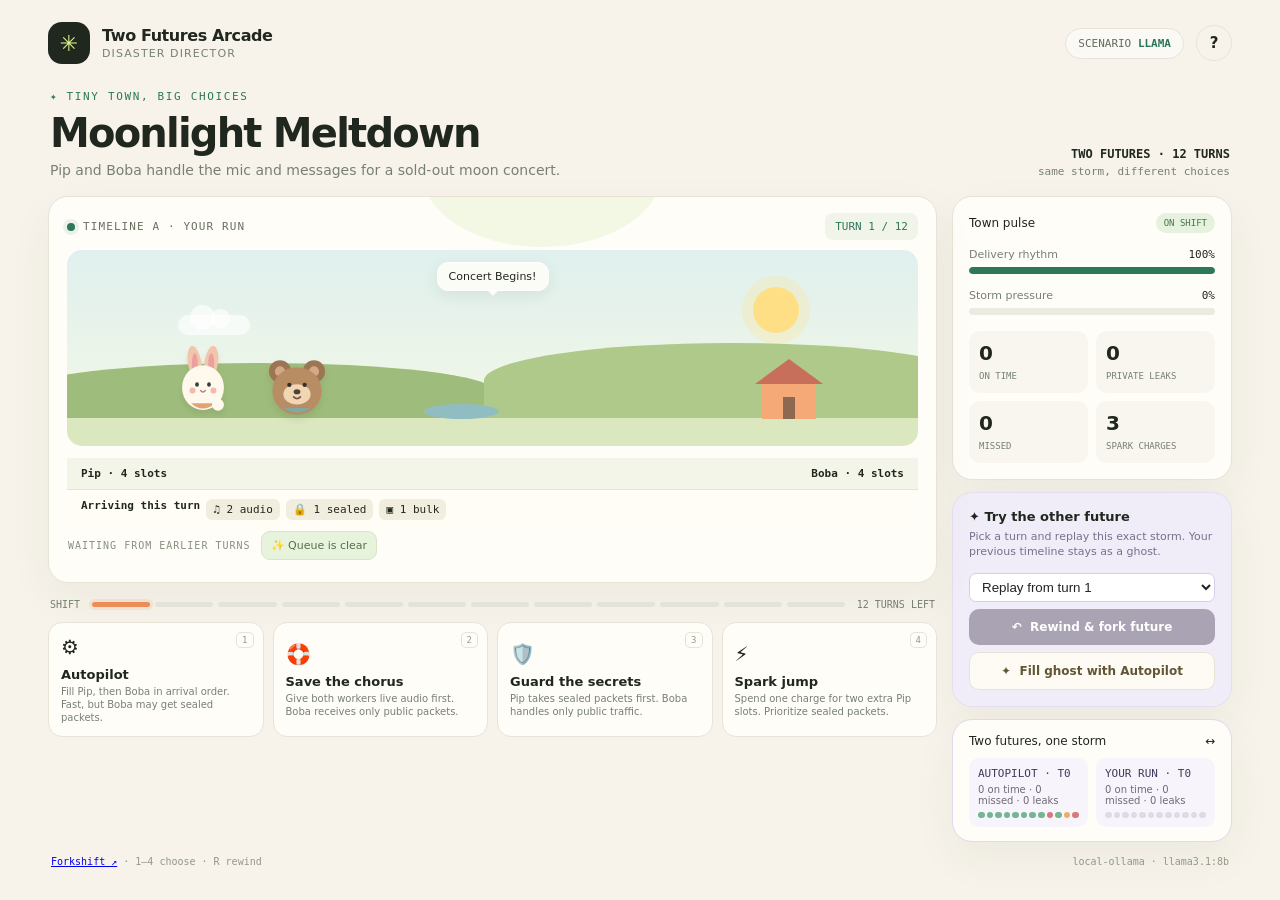
==== director/index.html @ 566b66fe "Ship Disaster Director with model-authored storms and replayable futures" ====
<!doctype html>
<html lang="en">
<head>
<meta charset="utf-8"><meta name="viewport" content="width=device-width,initial-scale=1,viewport-fit=cover"><meta name="theme-color" content="#f7f3ea"><title>Disaster Director · Two Futures Arcade</title>
<style>

:root{--ink:#20271f;--muted:#778074;--paper:#f7f3ea;--card:#fffdf8;--line:#e8e3d7;--green:#2d775b;--lime:#d9f18a;--orange:#f08f59;--red:#d45d56;--blue:#849ed1;--shadow:0 16px 45px #3136240d}*{box-sizing:border-box}body{margin:0;background:var(--paper);color:var(--ink);font:15px system-ui,sans-serif;min-height:100vh}button{font:inherit;color:inherit;cursor:pointer}.wrap{max-width:1240px;margin:auto;padding:22px 28px 32px}.top{display:flex;justify-content:space-between;align-items:center;margin-bottom:26px}.brand{display:flex;align-items:center;gap:12px}.mark{width:42px;height:42px;border-radius:14px;background:var(--ink);display:grid;place-items:center;color:var(--lime);font-size:22px}.brand strong{font:700 16px ui-rounded,system-ui,sans-serif;letter-spacing:-.4px}.brand small{display:block;color:var(--muted);font-size:11px;letter-spacing:.1em;text-transform:uppercase;margin-top:2px}.topright{display:flex;align-items:center;gap:12px}.tag{border:1px solid var(--line);border-radius:99px;padding:8px 12px;font:11px ui-monospace,monospace;color:#626c5e;background:#ffffff85}.tag b{color:var(--green)}.iconbtn{width:36px;height:36px;border:1px solid var(--line);border-radius:50%;background:transparent;font-weight:700}.hero{display:flex;justify-content:space-between;align-items:end;margin:0 2px 18px}.eyebrow{font:11px ui-monospace,monospace;letter-spacing:.15em;text-transform:uppercase;color:var(--green);margin-bottom:9px}.hero h1{font:700 clamp(28px,4vw,40px)/1.05 ui-rounded,system-ui,sans-serif;letter-spacing:-1.8px;margin:0}.hero p{margin:8px 0 0;color:var(--muted);font-size:14px}.seed{font:11px ui-monospace,monospace;color:var(--muted);text-align:right}.seed strong{display:block;color:var(--ink);font-size:12px;margin-bottom:4px}.stage{display:grid;grid-template-columns:1fr 280px;gap:15px}.main{min-width:0}.panel{background:var(--card);border:1px solid var(--line);border-radius:20px;box-shadow:var(--shadow)}.arena{padding:16px 18px 18px;position:relative;overflow:hidden}.arena:before{content:'';position:absolute;width:240px;height:150px;border-radius:50%;background:#dcedbb55;top:-100px;left:42%}.arenahead{display:flex;justify-content:space-between;align-items:center;position:relative}.lane-label{display:flex;align-items:center;gap:8px;font:11px ui-monospace,monospace;text-transform:uppercase;letter-spacing:.1em;color:#67705f}.dot{width:8px;height:8px;border-radius:50%;background:var(--green);box-shadow:0 0 0 4px #2d775b18}.now{padding:7px 10px;border-radius:8px;background:#f1f4e9;font:11px ui-monospace,monospace;color:var(--green)}.sky{height:196px;margin:10px 0 12px;border-radius:15px;position:relative;background:linear-gradient(180deg,#dff0ee 0%,#eff6e7 72%,#dbe8bf 72%,#dbe8bf 100%);overflow:hidden}.sun{position:absolute;width:46px;height:46px;border-radius:50%;background:#ffdf85;right:14%;top:19%;box-shadow:0 0 0 11px #ffdf8540}.cloud{position:absolute;border-radius:40px;background:#ffffffad;width:72px;height:20px;top:33%;left:13%;animation:drift 18s linear infinite}.cloud:before,.cloud:after{content:'';position:absolute;background:inherit;border-radius:50%;width:25px;height:25px;left:12px;top:-10px}.cloud:after{left:33px;top:-6px;width:19px;height:19px}@keyframes drift{to{transform:translateX(270px)}}.hill{position:absolute;bottom:28px;border-radius:50% 50% 0 0;background:#9ebc7b;width:55%;height:55px;left:-5%}.hill.two{left:49%;background:#aec98a;height:75px;width:58%}.pond{position:absolute;bottom:27px;left:42%;width:75px;height:15px;border-radius:50%;background:#90bdc2}.home{position:absolute;bottom:27px;right:12%;width:54px;height:38px;background:#f5a977;border-radius:4px 4px 0 0}.home:before{content:'';position:absolute;top:-22px;left:-7px;border-left:34px solid transparent;border-right:34px solid transparent;border-bottom:25px solid #c86f5c}.home:after{content:'';position:absolute;bottom:0;left:21px;width:12px;height:22px;background:#8e6952}.character{position:absolute;bottom:23px;width:68px;height:82px;filter:drop-shadow(0 5px 3px #52613b22);animation:bob 2.3s ease-in-out infinite}.character.boba{left:23%;animation-delay:-.9s}.character.pip{left:12%;transform:scale(.88);animation-delay:-.3s}@keyframes bob{50%{translate:0 -5px}}.event-bubble{position:absolute;top:12px;left:50%;transform:translateX(-50%);background:#fffdf8e8;border:1px solid #ffffff;border-radius:11px;padding:7px 11px;font-size:11px;white-space:nowrap;box-shadow:0 5px 15px #303a2614}.event-bubble:after{content:'';position:absolute;border:6px solid transparent;border-top-color:#fffdf8e8;bottom:-12px;left:calc(50% - 6px)}.queue{display:flex;gap:8px;align-items:center;overflow:auto;padding:2px 1px 4px}.queue-title{font:10px ui-monospace,monospace;letter-spacing:.1em;text-transform:uppercase;color:#869080;white-space:nowrap;margin-right:2px}.parcel{border-radius:9px;background:#f5ead6;padding:7px 9px;font-size:11px;white-space:nowrap;color:#705a39;border:1px solid #eee0c7}.parcel.late{background:#fae7e1;color:#9d5147;border-color:#f2d2c8}.parcel.safe{background:#e8f3dd;color:#50704b;border-color:#d4e5c8}.timerow{display:flex;align-items:center;gap:12px;margin:16px 2px 12px}.timerow span{font:10px ui-monospace,monospace;color:var(--muted);white-space:nowrap}.ticks{display:flex;gap:5px;flex:1}.tick{height:5px;border-radius:9px;background:#e3e2d8;flex:1}.tick.done{background:#87a47e}.tick.current{background:var(--orange);box-shadow:0 0 0 3px #f08f5925}.tick.future{background:#e9e7df}.cards{display:grid;grid-template-columns:repeat(4,1fr);gap:9px}.action{min-height:95px;text-align:left;background:var(--card);border:1px solid var(--line);border-radius:14px;padding:12px;transition:.18s;position:relative}.action:hover{transform:translateY(-3px);border-color:#96ad88;box-shadow:0 8px 20px #33442212}.action:disabled{opacity:.45;cursor:not-allowed;transform:none}.action .emoji{font-size:20px;display:block;margin-bottom:8px}.action strong{display:block;font:700 13px ui-rounded,system-ui,sans-serif;margin-bottom:3px}.action small{font-size:10px;line-height:1.3;color:var(--muted);display:block}.key{position:absolute;top:9px;right:9px;border:1px solid var(--line);border-radius:5px;padding:2px 5px;font:9px ui-monospace,monospace;color:#97998d}.aside{display:flex;flex-direction:column;gap:12px}.status{padding:16px}.statushead{display:flex;justify-content:space-between;align-items:center;font:12px ui-rounded,system-ui,sans-serif}.livepill{background:#e6f2de;color:#48734c;border-radius:99px;padding:5px 8px;font:9px ui-monospace,monospace;text-transform:uppercase}.meter{margin-top:15px}.meterline{display:flex;justify-content:space-between;color:var(--muted);font-size:11px;margin-bottom:6px}.meterline b{color:var(--ink);font:11px ui-monospace,monospace}.bar{height:7px;background:#ecebe2;border-radius:99px;overflow:hidden}.bar i{height:100%;display:block;width:70%;background:var(--green);border-radius:99px;transition:width .4s}.bar.orange i{background:#eeaa59}.mini-stats{display:grid;grid-template-columns:1fr 1fr;gap:8px;margin-top:16px}.stat{padding:10px;background:#f8f6ef;border-radius:11px}.stat b{display:block;font:700 20px ui-rounded,system-ui,sans-serif;letter-spacing:-1px}.stat span{font:9px ui-monospace,monospace;color:var(--muted);text-transform:uppercase}.rewind{padding:16px;background:#f0ecf8;border:1px solid #e5def2}.rewind h3{font:700 13px ui-rounded,system-ui,sans-serif;margin:0 0 5px}.rewind p{margin:0 0 13px;color:#79708a;font-size:11px;line-height:1.4}.forkbtn{width:100%;border:0;border-radius:10px;background:#665388;color:white;padding:11px;font:700 12px ui-rounded,system-ui,sans-serif;transition:.2s}.forkbtn:hover{background:#574375;transform:translateY(-1px)}.forkbtn:disabled{background:#aaa3b4;cursor:default}.compare{display:none;padding:14px 16px;border-color:#dfd8ef}.compare.show{display:block}.comphead{display:flex;justify-content:space-between;font:12px ui-rounded,system-ui,sans-serif;margin-bottom:10px}.lanes{display:grid;grid-template-columns:1fr 1fr;gap:8px}.lane{background:#f7f5fb;border-radius:10px;padding:9px;font-size:10px;color:#6f687a}.lane b{display:block;color:#44395c;font:11px ui-monospace,monospace;margin-bottom:4px}.toast{position:fixed;bottom:22px;left:50%;transform:translate(-50%,20px);opacity:0;pointer-events:none;background:#20271f;color:#fff;padding:11px 16px;border-radius:99px;font-size:12px;transition:.25s;z-index:9}.toast.show{opacity:1;transform:translate(-50%,0)}.modal{position:fixed;inset:0;background:#17201688;display:none;place-items:center;padding:20px;z-index:10}.modal.show{display:grid}.sheet{max-width:460px;width:100%;background:var(--card);border-radius:22px;padding:24px;box-shadow:0 24px 80px #10170f55}.sheet h2{font:700 23px ui-rounded,system-ui,sans-serif;margin:0 0 8px}.sheet p{color:var(--muted);line-height:1.55;font-size:13px}.sheet button{border:0;background:var(--ink);color:#fff;border-radius:10px;padding:11px 15px;margin-top:8px}.file-label{display:inline-block;margin-top:10px;color:var(--green);font-weight:700;cursor:pointer}.file-label input{display:none}.footer{display:flex;justify-content:space-between;color:#93978a;font:10px ui-monospace,monospace;margin-top:14px;padding:0 3px}.endoverlay{position:absolute;inset:0;background:#fbf9f0eb;z-index:3;display:none;place-items:center;text-align:center;padding:15px}.endoverlay.show{display:grid}.endoverlay h2{font:700 23px ui-rounded,system-ui,sans-serif;margin:4px}.endoverlay p{font-size:12px;color:var(--muted);margin:4px}.endoverlay button{border:0;background:var(--green);color:white;padding:9px 14px;border-radius:9px;margin-top:8px}
@media(max-width:900px){.stage{grid-template-columns:1fr}.aside{display:grid;grid-template-columns:1fr 1fr}.compare{grid-column:1/-1}}@media(max-width:560px){.wrap{padding:15px 13px 22px}.top{margin-bottom:19px}.topright .tag{display:none}.hero{align-items:start;gap:12px}.seed{max-width:110px;font-size:9px}.hero h1{font-size:30px}.hero p{font-size:12px;max-width:250px}.arena{padding:13px}.sky{height:177px}.cards{grid-template-columns:repeat(2,1fr)}.action{min-height:83px}.aside{grid-template-columns:1fr 1fr;gap:8px}.status,.rewind{padding:12px}.rewind h3{font-size:12px}.rewind p{font-size:10px}.mini-stats{gap:6px}.stat{padding:8px}.footer span:last-child{display:none}}

.worker-slots{display:flex;justify-content:space-between;gap:6px;padding:9px 14px;background:#f4f5e9;font:700 11px ui-monospace,monospace}
.worker-slots .offline{color:#a73838}.character.offline{filter:grayscale(.8);opacity:.55}
.forecast{display:flex;gap:6px;flex-wrap:wrap;padding:9px 14px;background:#fffdf5;border-top:1px solid var(--line);font:11px ui-monospace,monospace}
.forecast span{background:#f2eedf;border-radius:6px;padding:4px 7px}
.fork-point{display:block;margin:0 0 7px;padding:5px 8px;border-radius:7px;border:1px solid #d9cee9;width:100%;background:#fff;color:var(--ink)}
.route-strip{display:flex;gap:2px;margin-top:6px}.route-strip i{flex:1;height:6px;border-radius:3px;background:#dfdbe6}.route-strip .ok{background:#73b595}.route-strip .miss{background:#edaf64}.route-strip .leak{background:#db797a}
body{font-family:ui-rounded,system-ui,sans-serif}
@media(prefers-reduced-motion:reduce){*,*:before,*:after{animation-duration:.01ms!important;transition:none!important}}
</style></head>
<body><div class="wrap">
<header class="top"><div class="brand"><div class="mark">✳</div><div><strong>Two Futures Arcade</strong><small>DISASTER DIRECTOR</small></div></div><div class="topright"><div class="tag">SCENARIO <b id="scenarioTag">LOADING</b></div><button class="iconbtn" id="help" aria-label="How to play">?</button></div></header>
<section class="hero"><div><div class="eyebrow">✦ tiny town, big choices</div><h1 id="title">Disaster Director</h1><p id="brief">Direct the deliveries. Keep Pip and Boba safe.</p></div><div class="seed"><strong id="origin">TWO FUTURES · 12 TURNS</strong>same storm, different choices</div></section>
<div id="authorBox" class="panel" style="display:none;padding:12px 15px;margin:0 0 14px;align-items:center;gap:9px"><span style="font-size:17px">✎</span><input id="authorBrief" aria-label="Disaster pitch" maxlength="600" placeholder="Pitch a tiny-town disaster…" style="flex:1;min-width:0;border:0;background:transparent;outline:none;font:13px system-ui,sans-serif;color:var(--ink)"><button id="authorBtn" style="border:0;background:var(--green);color:white;border-radius:9px;padding:9px 12px;font:700 11px system-ui,sans-serif">Dream up a storm →</button></div>
<div class="stage"><main class="main"><section class="panel arena"><div class="arenahead"><div class="lane-label"><i class="dot"></i> <span id="laneName">TIMELINE A · YOUR RUN</span></div><div class="now" id="turnLabel">TURN 1 / 12</div></div><div class="sky" id="sky"><div class="sun"></div><div class="cloud"></div><div class="hill"></div><div class="hill two"></div><div class="pond"></div><div class="home"></div><div class="event-bubble" id="event">Waiting for forecast...</div>
<svg class="character pip" viewBox="0 0 80 95" role="img" aria-label="Pip the rabbit"><ellipse cx="29" cy="23" rx="9" ry="24" fill="#f2c5ad" transform="rotate(-9 29 23)"/><ellipse cx="51" cy="22" rx="9" ry="23" fill="#f2c5ad" transform="rotate(8 51 22)"/><ellipse cx="29" cy="24" rx="4" ry="15" fill="#ec9f9f"/><ellipse cx="51" cy="23" rx="4" ry="14" fill="#ec9f9f"/><ellipse cx="40" cy="55" rx="28" ry="30" fill="#fff8ed"/><ellipse cx="32" cy="51" rx="2.5" ry="3" fill="#383d35"/><ellipse cx="48" cy="51" rx="2.5" ry="3" fill="#383d35"/><path d="M37 59q3 4 6 0" fill="none" stroke="#b87675" stroke-width="2" stroke-linecap="round"/><circle cx="26" cy="59" r="4" fill="#f4b9ad"/><circle cx="54" cy="59" r="4" fill="#f4b9ad"/><path d="M24 76q16 14 32 0" fill="#e2a274"/><circle cx="60" cy="78" r="8" fill="#fff8ed"/></svg>
<svg class="character boba" viewBox="0 0 80 95" role="img" aria-label="Boba the bear"><circle cx="20" cy="35" r="13" fill="#9c7654"/><circle cx="60" cy="35" r="13" fill="#9c7654"/><circle cx="20" cy="35" r="6" fill="#d5a886"/><circle cx="60" cy="35" r="6" fill="#d5a886"/><ellipse cx="40" cy="58" rx="29" ry="28" fill="#b98d64"/><ellipse cx="40" cy="62" rx="16" ry="12" fill="#f1d6b3"/><circle cx="31" cy="51" r="2.5" fill="#352f29"/><circle cx="49" cy="51" r="2.5" fill="#352f29"/><ellipse cx="40" cy="59" rx="4" ry="3" fill="#514035"/><path d="M36 65q4 4 8 0" fill="none" stroke="#765748" stroke-width="2" stroke-linecap="round"/><path d="M24 78q16 11 32 0" fill="#82a9a0"/></svg>
<div class="endoverlay" id="end"><div><div style="font-size:30px">🌤️</div><h2 id="endTitle">Shift complete!</h2><p id="endText"></p><button id="restart">Run it again</button></div></div></div><div class="worker-slots"><span id="pipSlots"></span><span id="bobaSlots"></span></div><div class="forecast" id="forecast"></div><div class="queue" id="queue"><span class="queue-title">LIVE QUEUE</span><span class="parcel">Loading parcels…</span></div></section>
<div class="timerow"><span>SHIFT</span><div class="ticks" id="ticks"></div><span id="timeLeft">12 SECONDS</span></div><div class="cards" id="actions"></div></main>
<aside class="aside"><section class="panel status"><div class="statushead">Town pulse <span class="livepill" id="statusPill">ON SHIFT</span></div><div class="meter"><div class="meterline"><span>Delivery rhythm</span><b id="deliveryPct">—</b></div><div class="bar"><i id="deliveryBar"></i></div></div><div class="meter"><div class="meterline"><span>Storm pressure</span><b id="stormPct">—</b></div><div class="bar orange"><i id="stormBar"></i></div></div><div class="mini-stats"><div class="stat"><b id="delivered">0</b><span>On time</span></div><div class="stat"><b id="leaks">0</b><span>Private leaks</span></div><div class="stat"><b id="missed">0</b><span>Missed</span></div><div class="stat"><b id="charge">3</b><span>Spark charges</span></div></div></section>
<section class="panel rewind"><h3>✦ Try the other future</h3><p>Pick a turn and replay this exact storm. Your previous timeline stays as a ghost.</p><select class="fork-point" id="forkPoint" aria-label="Turn to replay"></select><button class="forkbtn" id="fork">↶ &nbsp;Rewind & fork future</button><button class="forkbtn" id="autopilot" style="margin-top:7px;background:#fdfbf4;color:#625636;border:1px solid #e8e3d7">✦ &nbsp;Fill ghost with Autopilot</button></section>
<section class="panel compare" id="compare"><div class="comphead"><span>Two futures, one storm</span><span>↔</span></div><div class="lanes"><div class="lane"><b id="baseLabel">GHOST BASELINE</b><span id="resultA">—</span><div class="route-strip" id="stripA"></div></div><div class="lane"><b id="liveLabel">YOUR RUN</b><span id="resultB">—</span><div class="route-strip" id="stripB"></div></div></div></section></aside></div>
<div class="footer"><span><a href="../">Forkshift ↗</a> · 1–4 choose · R rewind</span><span id="modelMeta">SCENARIO DATA · LOCAL</span></div></div><div class="toast" id="toast"></div>
<div class="modal" id="modal"><div class="sheet"><div class="eyebrow">✦ quick briefing</div><h2>How to direct a disaster</h2><p>Each turn is one move, with no timer while you decide. Pick one action to manage the town’s delivery queue, protect private parcels, or help the crew. The storm’s next event is the same in both futures.</p><p>When you’re ready, hit <b>Rewind & fork future</b> to play the same turns again. Compare the two runs to see how your choices changed the outcome.</p><p><b>Keys:</b> 1–4 choose an action · R rewinds to replay. You can also load a scenario JSON from your device.</p><label class="file-label">＋ Load a scenario JSON <input id="file" type="file" accept="application/json,.json"></label><br><button id="closeHelp">Let’s go →</button></div></div>
<script type="module">
import {start,step,replay,ACTIONS} from './engine.mjs';
const $=s=>document.querySelector(s);let level,state,ghost=null,lane='A',ticks=12,locked=false;
const icons={auto:'⚙️',rescue:'🛟',guard:'🛡️',boost:'⚡'};
const fixture={level:{title:'Mossbell’s Big Splash',brief:'A surprise cloudburst is headed for the hill. Keep the parcels moving and our pals dry.',turns:[{voice:2,private:1,bulk:1,pip:2,boba:2,event:'Clouds gather over Mossbell'},{voice:1,private:1,bulk:2,pip:2,boba:1,event:'A gust rattles the postbox'},{voice:2,private:2,bulk:1,pip:2,boba:2,event:'First drops — umbrellas up!'},{voice:1,private:1,bulk:1,pip:1,boba:1,event:'The footbridge starts to wobble'},{voice:2,private:2,bulk:2,pip:2,boba:1,event:'A puddle becomes a stream'},{voice:1,private:1,bulk:1,pip:2,boba:2,event:'Wind pushes parcels downhill'},{voice:2,private:2,bulk:1,pip:2,boba:1,event:'A private letter is exposed!'},{voice:1,private:1,bulk:2,pip:1,boba:2,event:'The bridge is nearly under water'},{voice:2,private:1,bulk:1,pip:2,boba:2,event:'The rain begins to ease'},{voice:1,private:2,bulk:2,pip:2,boba:2,event:'One last wave rolls through'},{voice:2,private:1,bulk:1,pip:2,boba:1,event:'Sunlight breaks through the clouds'},{voice:1,private:1,bulk:1,pip:2,boba:2,event:'The town is safe — shift complete'}]},metadata:{model:'fixture',provider:'local'},origin:'fixture'};
function norm(value){
  if(!value || typeof value!=='object') throw new Error('Invalid tape.');
  return value.level ? value : {level:value,metadata:{model:'imported',provider:'local file'},origin:'imported'};
}
function load(value){
  const tape=norm(value);
  const initial=start(tape.level);
  level=tape;state=initial;ticks=tape.level.turns.length;lane='A';
  ghost={...replay(tape.level,Array(ticks).fill('auto')),autopilot:true};
  $('#forkPoint').value='0';
  render();
}
function actionList(){return Object.entries(ACTIONS).map(([id,action])=>({id,...action}));}
function strip(selector,history){
  $(selector).innerHTML=Array.from({length:ticks},(_,i)=>{
    const turn=history[i];
    const tint=!turn?'':turn.leaks?'leak':turn.missed?'miss':'ok';
    return `<i class="${tint}" aria-hidden="true"></i>`;
  }).join('');
}
function through(history,tick){
  const rows=history.slice(0,tick);
  const sum=key=>rows.reduce((total,row)=>total+row[key],0);
  return `${sum('delivered')} on time · ${sum('missed')} missed · ${sum('leaks')} leaks`;
}
function render(){
  const upcoming=level.level.turns[state.tick];
  const turn=Math.min(state.tick+1,ticks);
  const {done,delivered,missed,leaks,charge,queue}=state;
  $('#title').textContent=level.level.title;
  $('#brief').textContent=level.level.brief;
  $('#scenarioTag').textContent=String(level.origin||'imported').toUpperCase();
  $('#modelMeta').textContent=`${level.metadata?.provider||'Local file'} · ${level.metadata?.model||'Imported tape'}`;
  $('#laneName').textContent=`TIMELINE ${lane} · YOUR RUN`;
  $('#turnLabel').textContent=done?'SHIFT COMPLETE':`TURN ${turn} / ${ticks}`;
  $('#timeLeft').textContent=done?'DONE':`${ticks-state.tick} TURNS LEFT`;
  $('#event').textContent=upcoming?.event||'The shift is over.';
  for(const [key,name] of [['pip','Pip'],['boba','Boba']]){
    const slots=upcoming?.[key];
    const off=slots===0;
    $('#'+key+'Slots').textContent=slots===undefined?name:`${name} · ${off?'OFFLINE':slots+' slots'}`;
    $('#'+key+'Slots').classList.toggle('offline',off);
    $('.character.'+key).classList.toggle('offline',off);
  }
  $('#forecast').innerHTML=upcoming
    ? `<b>Arriving this turn</b> <span>♫ ${upcoming.voice} audio</span> <span>🔒 ${upcoming.private} sealed</span> <span>▣ ${upcoming.bulk} bulk</span>`
    : '<b>All packets resolved.</b>';
  for(const [key,value] of Object.entries({delivered,missed,leaks,charge}))$('#'+key).textContent=value;
  const total=delivered+missed, pct=total?Math.round(delivered/total*100):100;
  $('#deliveryPct').textContent=`${pct}%`;$('#deliveryBar').style.width=`${pct}%`;
  const pressure=Math.min(100,missed*13+leaks*16+queue.length*5);
  $('#stormPct').textContent=`${pressure}%`;$('#stormBar').style.width=`${pressure}%`;
  $('#statusPill').textContent=done?'SHIFT ENDED':'ON SHIFT';
  $('#queue').innerHTML='<span class="queue-title">WAITING FROM EARLIER TURNS</span>'+
    (queue.length?queue.map(p=>`<span class="parcel ${p.kind==='private'?'late':''}">${p.kind} · T−${Math.max(0,p.deadline-state.tick)}</span>`).join('')
      :'<span class="parcel safe">✨ Queue is clear</span>');
  $('#ticks').innerHTML=Array.from({length:ticks},(_,i)=>`<i class="tick ${i<state.tick?'done':i===state.tick&&!done?'current':'future'}"></i>`).join('');
  $('#actions').innerHTML=actionList().map((a,i)=>{
    const disabled=done||a.id==='boost'&&!charge;
    return `<button class="action" data-action="${a.id}" ${disabled?'disabled':''}><span class="emoji">${icons[a.id]}</span><strong>${a.label}</strong><small>${a.description}</small><span class="key">${i+1}</span></button>`;
  }).join('');
  document.querySelectorAll('.action').forEach(button=>button.onclick=()=>move(button.dataset.action));
  $('#end').classList.toggle('show',done);
  if(done){
    $('#endTitle').textContent=!missed&&!leaks?'A perfect little shift!':'Shift complete!';
    $('#endText').textContent=`${delivered} on time · ${missed} missed · ${leaks} private leaks`;
  }
  const point=$('#forkPoint'), previous=Number(point.value);
  point.innerHTML=Array.from({length:Math.max(1,state.tick)},(_,i)=>`<option value="${i}">Replay from turn ${i+1}</option>`).join('');
  point.value=String(Math.min(previous,Math.max(0,state.tick-1)));
  $('#fork').disabled=state.tick===0;
  $('#compare').classList.toggle('show',Boolean(ghost));
  if(ghost){
    const compared=Math.min(ghost.tick,state.tick);
    $('#baseLabel').textContent=ghost.autopilot?`AUTOPILOT · T${compared}`:`GHOST · T${compared}`;
    $('#liveLabel').textContent=`YOUR RUN · T${compared}`;
    $('#resultA').textContent=through(ghost.history,compared);
    $('#resultB').textContent=through(state.history,compared);
    strip('#stripA',ghost.history);
    strip('#stripB',state.history);
  }
}
function move(id){
  if(!state||locked||state.done||(id==='boost'&&!state.charge))return;
  locked=true;
  try{state=step(level.level,state,id);render();}
  finally{setTimeout(()=>locked=false,150);}
}
function toast(message){
  const panel=$('#toast');
  panel.textContent=message;
  panel.classList.add('show');
  setTimeout(()=>panel.classList.remove('show'),2100);
}
function fork(){
  if(!state?.tick)return;
  const tick=Number($('#forkPoint').value);
  ghost=state;lane=lane==='A'?'B':'A';
  state=replay(level.level,ghost.history.slice(0,tick).map(row=>row.action));
  render();
  toast(`Turn ${tick+1} is yours to change. The previous run is your ghost.`);
}
function autopilot(){
  ghost={...replay(level.level,Array(ticks).fill('auto')),autopilot:true};
  render();
  toast('Autopilot ghost ready. Compare your choices on the same turns.');
}
document.addEventListener('keydown',event=>{
  if(event.target?.matches?.('input, textarea, select')||$('#modal').classList.contains('show'))return;
  if(event.key.toLowerCase()==='r'){fork();return;}
  const action=actionList()[Number(event.key)-1];
  if(action)move(action.id);
});
$('#fork').onclick=fork;
$('#autopilot').onclick=autopilot;
$('#restart').onclick=()=>load(level);
$('#help').onclick=()=>$('#modal').classList.add('show');
$('#closeHelp').onclick=()=>$('#modal').classList.remove('show');
$('#modal').onclick=event=>{if(event.target.id==='modal')$('#modal').classList.remove('show');};
$('#file').onchange=async event=>{
  const file=event.target.files[0];
  if(!file)return;
  try{load(JSON.parse(await file.text()));$('#modal').classList.remove('show');toast('Scenario loaded.');}
  catch{toast('That tape is invalid. Your current shift is unchanged.');}
};
if(['localhost','127.0.0.1'].includes(location.hostname))$('#authorBox').style.display='flex';$('#authorBtn').onclick=async()=>{const brief=$('#authorBrief').value.trim();if(!brief)return toast('Add a one-line disaster pitch first.');$('#authorBtn').disabled=true;$('#authorBtn').textContent='Dreaming…';toast('Your local model is dreaming up a storm. This may take a minute.');try{const r=await fetch('/api/director/author',{method:'POST',headers:{'Content-Type':'application/json'},body:JSON.stringify({brief})});if(!r.ok)throw new Error('author request failed');const data=await r.json();load(norm(data));toast('New storm ready!')}catch(e){console.error(e);toast('Could not author a scenario. The current tape is ready to play.')}finally{$('#authorBtn').disabled=false;$('#authorBtn').textContent='Dream up a storm →'}};try{
  const response=await fetch('./level.json');
  if(!response.ok)throw new Error('No tape.');
  load(await response.json());
}catch{load(fixture);toast('Playing the bundled fixture tape.');}
</script></body></html>
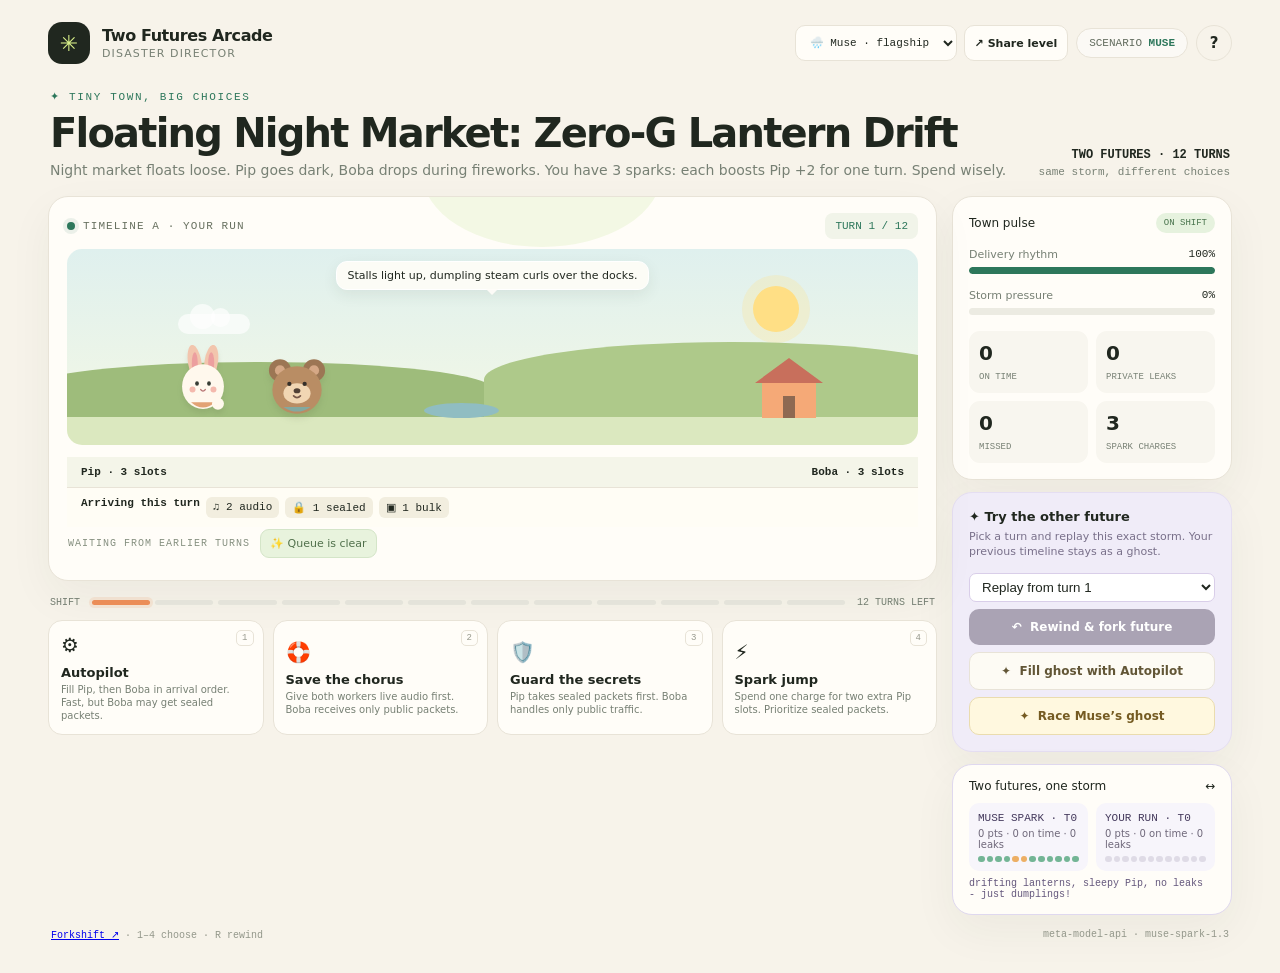
==== commit 4a4ab0a6: "Release a Muse-authored disaster and playable Muse rival" ====
--- a/director/index.html
+++ b/director/index.html
@@ -4,7 +4,7 @@
 <meta charset="utf-8"><meta name="viewport" content="width=device-width,initial-scale=1,viewport-fit=cover"><meta name="theme-color" content="#f7f3ea"><title>Disaster Director · Two Futures Arcade</title>
 <style>
 
-:root{--ink:#20271f;--muted:#778074;--paper:#f7f3ea;--card:#fffdf8;--line:#e8e3d7;--green:#2d775b;--lime:#d9f18a;--orange:#f08f59;--red:#d45d56;--blue:#849ed1;--shadow:0 16px 45px #3136240d}*{box-sizing:border-box}body{margin:0;background:var(--paper);color:var(--ink);font:15px system-ui,sans-serif;min-height:100vh}button{font:inherit;color:inherit;cursor:pointer}.wrap{max-width:1240px;margin:auto;padding:22px 28px 32px}.top{display:flex;justify-content:space-between;align-items:center;margin-bottom:26px}.brand{display:flex;align-items:center;gap:12px}.mark{width:42px;height:42px;border-radius:14px;background:var(--ink);display:grid;place-items:center;color:var(--lime);font-size:22px}.brand strong{font:700 16px ui-rounded,system-ui,sans-serif;letter-spacing:-.4px}.brand small{display:block;color:var(--muted);font-size:11px;letter-spacing:.1em;text-transform:uppercase;margin-top:2px}.topright{display:flex;align-items:center;gap:12px}.tag{border:1px solid var(--line);border-radius:99px;padding:8px 12px;font:11px ui-monospace,monospace;color:#626c5e;background:#ffffff85}.tag b{color:var(--green)}.iconbtn{width:36px;height:36px;border:1px solid var(--line);border-radius:50%;background:transparent;font-weight:700}.hero{display:flex;justify-content:space-between;align-items:end;margin:0 2px 18px}.eyebrow{font:11px ui-monospace,monospace;letter-spacing:.15em;text-transform:uppercase;color:var(--green);margin-bottom:9px}.hero h1{font:700 clamp(28px,4vw,40px)/1.05 ui-rounded,system-ui,sans-serif;letter-spacing:-1.8px;margin:0}.hero p{margin:8px 0 0;color:var(--muted);font-size:14px}.seed{font:11px ui-monospace,monospace;color:var(--muted);text-align:right}.seed strong{display:block;color:var(--ink);font-size:12px;margin-bottom:4px}.stage{display:grid;grid-template-columns:1fr 280px;gap:15px}.main{min-width:0}.panel{background:var(--card);border:1px solid var(--line);border-radius:20px;box-shadow:var(--shadow)}.arena{padding:16px 18px 18px;position:relative;overflow:hidden}.arena:before{content:'';position:absolute;width:240px;height:150px;border-radius:50%;background:#dcedbb55;top:-100px;left:42%}.arenahead{display:flex;justify-content:space-between;align-items:center;position:relative}.lane-label{display:flex;align-items:center;gap:8px;font:11px ui-monospace,monospace;text-transform:uppercase;letter-spacing:.1em;color:#67705f}.dot{width:8px;height:8px;border-radius:50%;background:var(--green);box-shadow:0 0 0 4px #2d775b18}.now{padding:7px 10px;border-radius:8px;background:#f1f4e9;font:11px ui-monospace,monospace;color:var(--green)}.sky{height:196px;margin:10px 0 12px;border-radius:15px;position:relative;background:linear-gradient(180deg,#dff0ee 0%,#eff6e7 72%,#dbe8bf 72%,#dbe8bf 100%);overflow:hidden}.sun{position:absolute;width:46px;height:46px;border-radius:50%;background:#ffdf85;right:14%;top:19%;box-shadow:0 0 0 11px #ffdf8540}.cloud{position:absolute;border-radius:40px;background:#ffffffad;width:72px;height:20px;top:33%;left:13%;animation:drift 18s linear infinite}.cloud:before,.cloud:after{content:'';position:absolute;background:inherit;border-radius:50%;width:25px;height:25px;left:12px;top:-10px}.cloud:after{left:33px;top:-6px;width:19px;height:19px}@keyframes drift{to{transform:translateX(270px)}}.hill{position:absolute;bottom:28px;border-radius:50% 50% 0 0;background:#9ebc7b;width:55%;height:55px;left:-5%}.hill.two{left:49%;background:#aec98a;height:75px;width:58%}.pond{position:absolute;bottom:27px;left:42%;width:75px;height:15px;border-radius:50%;background:#90bdc2}.home{position:absolute;bottom:27px;right:12%;width:54px;height:38px;background:#f5a977;border-radius:4px 4px 0 0}.home:before{content:'';position:absolute;top:-22px;left:-7px;border-left:34px solid transparent;border-right:34px solid transparent;border-bottom:25px solid #c86f5c}.home:after{content:'';position:absolute;bottom:0;left:21px;width:12px;height:22px;background:#8e6952}.character{position:absolute;bottom:23px;width:68px;height:82px;filter:drop-shadow(0 5px 3px #52613b22);animation:bob 2.3s ease-in-out infinite}.character.boba{left:23%;animation-delay:-.9s}.character.pip{left:12%;transform:scale(.88);animation-delay:-.3s}@keyframes bob{50%{translate:0 -5px}}.event-bubble{position:absolute;top:12px;left:50%;transform:translateX(-50%);background:#fffdf8e8;border:1px solid #ffffff;border-radius:11px;padding:7px 11px;font-size:11px;white-space:nowrap;box-shadow:0 5px 15px #303a2614}.event-bubble:after{content:'';position:absolute;border:6px solid transparent;border-top-color:#fffdf8e8;bottom:-12px;left:calc(50% - 6px)}.queue{display:flex;gap:8px;align-items:center;overflow:auto;padding:2px 1px 4px}.queue-title{font:10px ui-monospace,monospace;letter-spacing:.1em;text-transform:uppercase;color:#869080;white-space:nowrap;margin-right:2px}.parcel{border-radius:9px;background:#f5ead6;padding:7px 9px;font-size:11px;white-space:nowrap;color:#705a39;border:1px solid #eee0c7}.parcel.late{background:#fae7e1;color:#9d5147;border-color:#f2d2c8}.parcel.safe{background:#e8f3dd;color:#50704b;border-color:#d4e5c8}.timerow{display:flex;align-items:center;gap:12px;margin:16px 2px 12px}.timerow span{font:10px ui-monospace,monospace;color:var(--muted);white-space:nowrap}.ticks{display:flex;gap:5px;flex:1}.tick{height:5px;border-radius:9px;background:#e3e2d8;flex:1}.tick.done{background:#87a47e}.tick.current{background:var(--orange);box-shadow:0 0 0 3px #f08f5925}.tick.future{background:#e9e7df}.cards{display:grid;grid-template-columns:repeat(4,1fr);gap:9px}.action{min-height:95px;text-align:left;background:var(--card);border:1px solid var(--line);border-radius:14px;padding:12px;transition:.18s;position:relative}.action:hover{transform:translateY(-3px);border-color:#96ad88;box-shadow:0 8px 20px #33442212}.action:disabled{opacity:.45;cursor:not-allowed;transform:none}.action .emoji{font-size:20px;display:block;margin-bottom:8px}.action strong{display:block;font:700 13px ui-rounded,system-ui,sans-serif;margin-bottom:3px}.action small{font-size:10px;line-height:1.3;color:var(--muted);display:block}.key{position:absolute;top:9px;right:9px;border:1px solid var(--line);border-radius:5px;padding:2px 5px;font:9px ui-monospace,monospace;color:#97998d}.aside{display:flex;flex-direction:column;gap:12px}.status{padding:16px}.statushead{display:flex;justify-content:space-between;align-items:center;font:12px ui-rounded,system-ui,sans-serif}.livepill{background:#e6f2de;color:#48734c;border-radius:99px;padding:5px 8px;font:9px ui-monospace,monospace;text-transform:uppercase}.meter{margin-top:15px}.meterline{display:flex;justify-content:space-between;color:var(--muted);font-size:11px;margin-bottom:6px}.meterline b{color:var(--ink);font:11px ui-monospace,monospace}.bar{height:7px;background:#ecebe2;border-radius:99px;overflow:hidden}.bar i{height:100%;display:block;width:70%;background:var(--green);border-radius:99px;transition:width .4s}.bar.orange i{background:#eeaa59}.mini-stats{display:grid;grid-template-columns:1fr 1fr;gap:8px;margin-top:16px}.stat{padding:10px;background:#f8f6ef;border-radius:11px}.stat b{display:block;font:700 20px ui-rounded,system-ui,sans-serif;letter-spacing:-1px}.stat span{font:9px ui-monospace,monospace;color:var(--muted);text-transform:uppercase}.rewind{padding:16px;background:#f0ecf8;border:1px solid #e5def2}.rewind h3{font:700 13px ui-rounded,system-ui,sans-serif;margin:0 0 5px}.rewind p{margin:0 0 13px;color:#79708a;font-size:11px;line-height:1.4}.forkbtn{width:100%;border:0;border-radius:10px;background:#665388;color:white;padding:11px;font:700 12px ui-rounded,system-ui,sans-serif;transition:.2s}.forkbtn:hover{background:#574375;transform:translateY(-1px)}.forkbtn:disabled{background:#aaa3b4;cursor:default}.compare{display:none;padding:14px 16px;border-color:#dfd8ef}.compare.show{display:block}.comphead{display:flex;justify-content:space-between;font:12px ui-rounded,system-ui,sans-serif;margin-bottom:10px}.lanes{display:grid;grid-template-columns:1fr 1fr;gap:8px}.lane{background:#f7f5fb;border-radius:10px;padding:9px;font-size:10px;color:#6f687a}.lane b{display:block;color:#44395c;font:11px ui-monospace,monospace;margin-bottom:4px}.toast{position:fixed;bottom:22px;left:50%;transform:translate(-50%,20px);opacity:0;pointer-events:none;background:#20271f;color:#fff;padding:11px 16px;border-radius:99px;font-size:12px;transition:.25s;z-index:9}.toast.show{opacity:1;transform:translate(-50%,0)}.modal{position:fixed;inset:0;background:#17201688;display:none;place-items:center;padding:20px;z-index:10}.modal.show{display:grid}.sheet{max-width:460px;width:100%;background:var(--card);border-radius:22px;padding:24px;box-shadow:0 24px 80px #10170f55}.sheet h2{font:700 23px ui-rounded,system-ui,sans-serif;margin:0 0 8px}.sheet p{color:var(--muted);line-height:1.55;font-size:13px}.sheet button{border:0;background:var(--ink);color:#fff;border-radius:10px;padding:11px 15px;margin-top:8px}.file-label{display:inline-block;margin-top:10px;color:var(--green);font-weight:700;cursor:pointer}.file-label input{display:none}.footer{display:flex;justify-content:space-between;color:#93978a;font:10px ui-monospace,monospace;margin-top:14px;padding:0 3px}.endoverlay{position:absolute;inset:0;background:#fbf9f0eb;z-index:3;display:none;place-items:center;text-align:center;padding:15px}.endoverlay.show{display:grid}.endoverlay h2{font:700 23px ui-rounded,system-ui,sans-serif;margin:4px}.endoverlay p{font-size:12px;color:var(--muted);margin:4px}.endoverlay button{border:0;background:var(--green);color:white;padding:9px 14px;border-radius:9px;margin-top:8px}
+:root{--ink:#20271f;--muted:#778074;--paper:#f7f3ea;--card:#fffdf8;--line:#e8e3d7;--green:#2d775b;--lime:#d9f18a;--orange:#f08f59;--red:#d45d56;--blue:#849ed1;--shadow:0 16px 45px #3136240d}*{box-sizing:border-box}body{margin:0;background:var(--paper);color:var(--ink);font:15px system-ui,sans-serif;min-height:100vh}button{font:inherit;color:inherit;cursor:pointer}.wrap{max-width:1240px;margin:auto;padding:22px 28px 32px}.top{display:flex;justify-content:space-between;align-items:center;margin-bottom:26px}.brand{display:flex;align-items:center;gap:12px}.mark{width:42px;height:42px;border-radius:14px;background:var(--ink);display:grid;place-items:center;color:var(--lime);font-size:22px}.brand strong{font:700 16px ui-rounded,system-ui,sans-serif;letter-spacing:-.4px}.brand small{display:block;color:var(--muted);font-size:11px;letter-spacing:.1em;text-transform:uppercase;margin-top:2px}.topright{display:flex;align-items:center;gap:8px}.level-tools{display:flex;align-items:center;gap:7px}.level-select,.sharebtn{height:36px;border:1px solid var(--line);border-radius:10px;background:#fffdf8;padding:0 10px;font:11px ui-monospace,monospace;color:var(--ink)}.sharebtn{font:700 11px ui-rounded,system-ui,sans-serif}.level-error{display:none;color:#a64f46;font:10px ui-monospace,monospace;margin:-18px 0 10px 2px}.level-error.show{display:block}@media(max-width:560px){.topright{gap:5px}.level-select,.sharebtn{height:32px;padding:0 7px;font-size:10px}.brand{gap:8px}.mark{width:36px;height:36px}}.tag{border:1px solid var(--line);border-radius:99px;padding:8px 12px;font:11px ui-monospace,monospace;color:#626c5e;background:#ffffff85}.tag b{color:var(--green)}.iconbtn{width:36px;height:36px;border:1px solid var(--line);border-radius:50%;background:transparent;font-weight:700}.hero{display:flex;justify-content:space-between;align-items:end;margin:0 2px 18px}.eyebrow{font:11px ui-monospace,monospace;letter-spacing:.15em;text-transform:uppercase;color:var(--green);margin-bottom:9px}.hero h1{font:700 clamp(28px,4vw,40px)/1.05 ui-rounded,system-ui,sans-serif;letter-spacing:-1.8px;margin:0}.hero p{margin:8px 0 0;color:var(--muted);font-size:14px}.seed{font:11px ui-monospace,monospace;color:var(--muted);text-align:right}.seed strong{display:block;color:var(--ink);font-size:12px;margin-bottom:4px}.stage{display:grid;grid-template-columns:1fr 280px;gap:15px}.main{min-width:0}.panel{background:var(--card);border:1px solid var(--line);border-radius:20px;box-shadow:var(--shadow)}.arena{padding:16px 18px 18px;position:relative;overflow:hidden}.arena:before{content:'';position:absolute;width:240px;height:150px;border-radius:50%;background:#dcedbb55;top:-100px;left:42%}.arenahead{display:flex;justify-content:space-between;align-items:center;position:relative}.lane-label{display:flex;align-items:center;gap:8px;font:11px ui-monospace,monospace;text-transform:uppercase;letter-spacing:.1em;color:#67705f}.dot{width:8px;height:8px;border-radius:50%;background:var(--green);box-shadow:0 0 0 4px #2d775b18}.now{padding:7px 10px;border-radius:8px;background:#f1f4e9;font:11px ui-monospace,monospace;color:var(--green)}.sky{height:196px;margin:10px 0 12px;border-radius:15px;position:relative;background:linear-gradient(180deg,#dff0ee 0%,#eff6e7 72%,#dbe8bf 72%,#dbe8bf 100%);overflow:hidden}.sun{position:absolute;width:46px;height:46px;border-radius:50%;background:#ffdf85;right:14%;top:19%;box-shadow:0 0 0 11px #ffdf8540}.cloud{position:absolute;border-radius:40px;background:#ffffffad;width:72px;height:20px;top:33%;left:13%;animation:drift 18s linear infinite}.cloud:before,.cloud:after{content:'';position:absolute;background:inherit;border-radius:50%;width:25px;height:25px;left:12px;top:-10px}.cloud:after{left:33px;top:-6px;width:19px;height:19px}@keyframes drift{to{transform:translateX(270px)}}.hill{position:absolute;bottom:28px;border-radius:50% 50% 0 0;background:#9ebc7b;width:55%;height:55px;left:-5%}.hill.two{left:49%;background:#aec98a;height:75px;width:58%}.pond{position:absolute;bottom:27px;left:42%;width:75px;height:15px;border-radius:50%;background:#90bdc2}.home{position:absolute;bottom:27px;right:12%;width:54px;height:38px;background:#f5a977;border-radius:4px 4px 0 0}.home:before{content:'';position:absolute;top:-22px;left:-7px;border-left:34px solid transparent;border-right:34px solid transparent;border-bottom:25px solid #c86f5c}.home:after{content:'';position:absolute;bottom:0;left:21px;width:12px;height:22px;background:#8e6952}.character{position:absolute;bottom:23px;width:68px;height:82px;filter:drop-shadow(0 5px 3px #52613b22);animation:bob 2.3s ease-in-out infinite}.character.boba{left:23%;animation-delay:-.9s}.character.pip{left:12%;transform:scale(.88);animation-delay:-.3s}@keyframes bob{50%{translate:0 -5px}}.event-bubble{position:absolute;top:12px;left:50%;transform:translateX(-50%);background:#fffdf8e8;border:1px solid #ffffff;border-radius:11px;padding:7px 11px;font-size:11px;white-space:nowrap;box-shadow:0 5px 15px #303a2614}.event-bubble:after{content:'';position:absolute;border:6px solid transparent;border-top-color:#fffdf8e8;bottom:-12px;left:calc(50% - 6px)}.queue{display:flex;gap:8px;align-items:center;overflow:auto;padding:2px 1px 4px}.queue-title{font:10px ui-monospace,monospace;letter-spacing:.1em;text-transform:uppercase;color:#869080;white-space:nowrap;margin-right:2px}.parcel{border-radius:9px;background:#f5ead6;padding:7px 9px;font-size:11px;white-space:nowrap;color:#705a39;border:1px solid #eee0c7}.parcel.late{background:#fae7e1;color:#9d5147;border-color:#f2d2c8}.parcel.safe{background:#e8f3dd;color:#50704b;border-color:#d4e5c8}.timerow{display:flex;align-items:center;gap:12px;margin:16px 2px 12px}.timerow span{font:10px ui-monospace,monospace;color:var(--muted);white-space:nowrap}.ticks{display:flex;gap:5px;flex:1}.tick{height:5px;border-radius:9px;background:#e3e2d8;flex:1}.tick.done{background:#87a47e}.tick.current{background:var(--orange);box-shadow:0 0 0 3px #f08f5925}.tick.future{background:#e9e7df}.cards{display:grid;grid-template-columns:repeat(4,1fr);gap:9px}.action{min-height:95px;text-align:left;background:var(--card);border:1px solid var(--line);border-radius:14px;padding:12px;transition:.18s;position:relative}.action:hover{transform:translateY(-3px);border-color:#96ad88;box-shadow:0 8px 20px #33442212}.action:disabled{opacity:.45;cursor:not-allowed;transform:none}.action .emoji{font-size:20px;display:block;margin-bottom:8px}.action strong{display:block;font:700 13px ui-rounded,system-ui,sans-serif;margin-bottom:3px}.action small{font-size:10px;line-height:1.3;color:var(--muted);display:block}.key{position:absolute;top:9px;right:9px;border:1px solid var(--line);border-radius:5px;padding:2px 5px;font:9px ui-monospace,monospace;color:#97998d}.aside{display:flex;flex-direction:column;gap:12px}.status{padding:16px}.statushead{display:flex;justify-content:space-between;align-items:center;font:12px ui-rounded,system-ui,sans-serif}.livepill{background:#e6f2de;color:#48734c;border-radius:99px;padding:5px 8px;font:9px ui-monospace,monospace;text-transform:uppercase}.meter{margin-top:15px}.meterline{display:flex;justify-content:space-between;color:var(--muted);font-size:11px;margin-bottom:6px}.meterline b{color:var(--ink);font:11px ui-monospace,monospace}.bar{height:7px;background:#ecebe2;border-radius:99px;overflow:hidden}.bar i{height:100%;display:block;width:70%;background:var(--green);border-radius:99px;transition:width .4s}.bar.orange i{background:#eeaa59}.mini-stats{display:grid;grid-template-columns:1fr 1fr;gap:8px;margin-top:16px}.stat{padding:10px;background:#f8f6ef;border-radius:11px}.stat b{display:block;font:700 20px ui-rounded,system-ui,sans-serif;letter-spacing:-1px}.stat span{font:9px ui-monospace,monospace;color:var(--muted);text-transform:uppercase}.rewind{padding:16px;background:#f0ecf8;border:1px solid #e5def2}.rewind h3{font:700 13px ui-rounded,system-ui,sans-serif;margin:0 0 5px}.rewind p{margin:0 0 13px;color:#79708a;font-size:11px;line-height:1.4}.forkbtn{width:100%;border:0;border-radius:10px;background:#665388;color:white;padding:11px;font:700 12px ui-rounded,system-ui,sans-serif;transition:.2s}.forkbtn:hover{background:#574375;transform:translateY(-1px)}.forkbtn:disabled{background:#aaa3b4;cursor:default}.compare{display:none;padding:14px 16px;border-color:#dfd8ef}.compare.show{display:block}.comphead{display:flex;justify-content:space-between;font:12px ui-rounded,system-ui,sans-serif;margin-bottom:10px}.lanes{display:grid;grid-template-columns:1fr 1fr;gap:8px}.lane{background:#f7f5fb;border-radius:10px;padding:9px;font-size:10px;color:#6f687a}.lane b{display:block;color:#44395c;font:11px ui-monospace,monospace;margin-bottom:4px}.toast{position:fixed;bottom:22px;left:50%;transform:translate(-50%,20px);opacity:0;pointer-events:none;background:#20271f;color:#fff;padding:11px 16px;border-radius:99px;font-size:12px;transition:.25s;z-index:9}.toast.show{opacity:1;transform:translate(-50%,0)}.modal{position:fixed;inset:0;background:#17201688;display:none;place-items:center;padding:20px;z-index:10}.modal.show{display:grid}.sheet{max-width:460px;width:100%;background:var(--card);border-radius:22px;padding:24px;box-shadow:0 24px 80px #10170f55}.sheet h2{font:700 23px ui-rounded,system-ui,sans-serif;margin:0 0 8px}.sheet p{color:var(--muted);line-height:1.55;font-size:13px}.sheet button{border:0;background:var(--ink);color:#fff;border-radius:10px;padding:11px 15px;margin-top:8px}.file-label{display:inline-block;margin-top:10px;color:var(--green);font-weight:700;cursor:pointer}.file-label input{display:none}.footer{display:flex;justify-content:space-between;color:#93978a;font:10px ui-monospace,monospace;margin-top:14px;padding:0 3px}.endoverlay{position:absolute;inset:0;background:#fbf9f0eb;z-index:3;display:none;place-items:center;text-align:center;padding:15px}.endoverlay.show{display:grid}.endoverlay h2{font:700 23px ui-rounded,system-ui,sans-serif;margin:4px}.endoverlay p{font-size:12px;color:var(--muted);margin:4px}.endoverlay button{border:0;background:var(--green);color:white;padding:9px 14px;border-radius:9px;margin-top:8px}
 @media(max-width:900px){.stage{grid-template-columns:1fr}.aside{display:grid;grid-template-columns:1fr 1fr}.compare{grid-column:1/-1}}@media(max-width:560px){.wrap{padding:15px 13px 22px}.top{margin-bottom:19px}.topright .tag{display:none}.hero{align-items:start;gap:12px}.seed{max-width:110px;font-size:9px}.hero h1{font-size:30px}.hero p{font-size:12px;max-width:250px}.arena{padding:13px}.sky{height:177px}.cards{grid-template-columns:repeat(2,1fr)}.action{min-height:83px}.aside{grid-template-columns:1fr 1fr;gap:8px}.status,.rewind{padding:12px}.rewind h3{font-size:12px}.rewind p{font-size:10px}.mini-stats{gap:6px}.stat{padding:8px}.footer span:last-child{display:none}}
 
 .worker-slots{display:flex;justify-content:space-between;gap:6px;padding:9px 14px;background:#f4f5e9;font:700 11px ui-monospace,monospace}
@@ -15,10 +15,15 @@
 .route-strip{display:flex;gap:2px;margin-top:6px}.route-strip i{flex:1;height:6px;border-radius:3px;background:#dfdbe6}.route-strip .ok{background:#73b595}.route-strip .miss{background:#edaf64}.route-strip .leak{background:#db797a}
 body{font-family:ui-rounded,system-ui,sans-serif}
 @media(prefers-reduced-motion:reduce){*,*:before,*:after{animation-duration:.01ms!important;transition:none!important}}
+@media(max-width:480px){.top{flex-wrap:wrap;gap:9px}.topright{flex-wrap:wrap}.event-bubble{white-space:normal;max-width:88%;width:max-content}}
+
+.sky.storm{background:linear-gradient(180deg,#c4badc 0%,#eee2f1 72%,#bcc8a2 72%,#bcc8a2 100%)}
+.sky.storm .sun{background:#f6c6ab;box-shadow:0 0 0 11px #f6c6ab42}
+#museCaption{margin:7px 0 0;color:#64577c}
 </style></head>
 <body><div class="wrap">
-<header class="top"><div class="brand"><div class="mark">✳</div><div><strong>Two Futures Arcade</strong><small>DISASTER DIRECTOR</small></div></div><div class="topright"><div class="tag">SCENARIO <b id="scenarioTag">LOADING</b></div><button class="iconbtn" id="help" aria-label="How to play">?</button></div></header>
-<section class="hero"><div><div class="eyebrow">✦ tiny town, big choices</div><h1 id="title">Disaster Director</h1><p id="brief">Direct the deliveries. Keep Pip and Boba safe.</p></div><div class="seed"><strong id="origin">TWO FUTURES · 12 TURNS</strong>same storm, different choices</div></section>
+<header class="top"><div class="brand"><div class="mark">✳</div><div><strong>Two Futures Arcade</strong><small>DISASTER DIRECTOR</small></div></div><div class="topright"><div class="level-tools"><select class="level-select" id="levelSelect" aria-label="Choose level"><option value="flagship">🌧️ Muse · flagship</option><option value="moonlight">🌙 Moonlight</option></select><button class="sharebtn" id="shareLevel" type="button">↗ Share level</button></div><div class="tag">SCENARIO <b id="scenarioTag">LOADING</b></div><button class="iconbtn" id="help" aria-label="How to play">?</button></div></header>
+<div class="level-error" id="levelError" role="status" aria-live="polite"></div><section class="hero"><div><div class="eyebrow">✦ tiny town, big choices</div><h1 id="title">Disaster Director</h1><p id="brief">Direct the deliveries. Keep Pip and Boba safe.</p></div><div class="seed"><strong id="origin">TWO FUTURES · 12 TURNS</strong>same storm, different choices</div></section>
 <div id="authorBox" class="panel" style="display:none;padding:12px 15px;margin:0 0 14px;align-items:center;gap:9px"><span style="font-size:17px">✎</span><input id="authorBrief" aria-label="Disaster pitch" maxlength="600" placeholder="Pitch a tiny-town disaster…" style="flex:1;min-width:0;border:0;background:transparent;outline:none;font:13px system-ui,sans-serif;color:var(--ink)"><button id="authorBtn" style="border:0;background:var(--green);color:white;border-radius:9px;padding:9px 12px;font:700 11px system-ui,sans-serif">Dream up a storm →</button></div>
 <div class="stage"><main class="main"><section class="panel arena"><div class="arenahead"><div class="lane-label"><i class="dot"></i> <span id="laneName">TIMELINE A · YOUR RUN</span></div><div class="now" id="turnLabel">TURN 1 / 12</div></div><div class="sky" id="sky"><div class="sun"></div><div class="cloud"></div><div class="hill"></div><div class="hill two"></div><div class="pond"></div><div class="home"></div><div class="event-bubble" id="event">Waiting for forecast...</div>
 <svg class="character pip" viewBox="0 0 80 95" role="img" aria-label="Pip the rabbit"><ellipse cx="29" cy="23" rx="9" ry="24" fill="#f2c5ad" transform="rotate(-9 29 23)"/><ellipse cx="51" cy="22" rx="9" ry="23" fill="#f2c5ad" transform="rotate(8 51 22)"/><ellipse cx="29" cy="24" rx="4" ry="15" fill="#ec9f9f"/><ellipse cx="51" cy="23" rx="4" ry="14" fill="#ec9f9f"/><ellipse cx="40" cy="55" rx="28" ry="30" fill="#fff8ed"/><ellipse cx="32" cy="51" rx="2.5" ry="3" fill="#383d35"/><ellipse cx="48" cy="51" rx="2.5" ry="3" fill="#383d35"/><path d="M37 59q3 4 6 0" fill="none" stroke="#b87675" stroke-width="2" stroke-linecap="round"/><circle cx="26" cy="59" r="4" fill="#f4b9ad"/><circle cx="54" cy="59" r="4" fill="#f4b9ad"/><path d="M24 76q16 14 32 0" fill="#e2a274"/><circle cx="60" cy="78" r="8" fill="#fff8ed"/></svg>
@@ -26,13 +31,13 @@
 <div class="endoverlay" id="end"><div><div style="font-size:30px">🌤️</div><h2 id="endTitle">Shift complete!</h2><p id="endText"></p><button id="restart">Run it again</button></div></div></div><div class="worker-slots"><span id="pipSlots"></span><span id="bobaSlots"></span></div><div class="forecast" id="forecast"></div><div class="queue" id="queue"><span class="queue-title">LIVE QUEUE</span><span class="parcel">Loading parcels…</span></div></section>
 <div class="timerow"><span>SHIFT</span><div class="ticks" id="ticks"></div><span id="timeLeft">12 SECONDS</span></div><div class="cards" id="actions"></div></main>
 <aside class="aside"><section class="panel status"><div class="statushead">Town pulse <span class="livepill" id="statusPill">ON SHIFT</span></div><div class="meter"><div class="meterline"><span>Delivery rhythm</span><b id="deliveryPct">—</b></div><div class="bar"><i id="deliveryBar"></i></div></div><div class="meter"><div class="meterline"><span>Storm pressure</span><b id="stormPct">—</b></div><div class="bar orange"><i id="stormBar"></i></div></div><div class="mini-stats"><div class="stat"><b id="delivered">0</b><span>On time</span></div><div class="stat"><b id="leaks">0</b><span>Private leaks</span></div><div class="stat"><b id="missed">0</b><span>Missed</span></div><div class="stat"><b id="charge">3</b><span>Spark charges</span></div></div></section>
-<section class="panel rewind"><h3>✦ Try the other future</h3><p>Pick a turn and replay this exact storm. Your previous timeline stays as a ghost.</p><select class="fork-point" id="forkPoint" aria-label="Turn to replay"></select><button class="forkbtn" id="fork">↶ &nbsp;Rewind & fork future</button><button class="forkbtn" id="autopilot" style="margin-top:7px;background:#fdfbf4;color:#625636;border:1px solid #e8e3d7">✦ &nbsp;Fill ghost with Autopilot</button></section>
-<section class="panel compare" id="compare"><div class="comphead"><span>Two futures, one storm</span><span>↔</span></div><div class="lanes"><div class="lane"><b id="baseLabel">GHOST BASELINE</b><span id="resultA">—</span><div class="route-strip" id="stripA"></div></div><div class="lane"><b id="liveLabel">YOUR RUN</b><span id="resultB">—</span><div class="route-strip" id="stripB"></div></div></div></section></aside></div>
+<section class="panel rewind"><h3>✦ Try the other future</h3><p>Pick a turn and replay this exact storm. Your previous timeline stays as a ghost.</p><select class="fork-point" id="forkPoint" aria-label="Turn to replay"></select><button class="forkbtn" id="fork">↶ &nbsp;Rewind & fork future</button><button class="forkbtn" id="autopilot" style="margin-top:7px;background:#fdfbf4;color:#625636;border:1px solid #e8e3d7">✦ &nbsp;Fill ghost with Autopilot</button><button class="forkbtn" id="museGhost" style="display:none;margin-top:7px;background:#fff8df;color:#755b22;border:1px solid #eadcae">✦ &nbsp;Race Muse’s ghost</button></section>
+<section class="panel compare" id="compare"><div class="comphead"><span>Two futures, one storm</span><span>↔</span></div><div class="lanes"><div class="lane"><b id="baseLabel">GHOST BASELINE</b><span id="resultA">—</span><div class="route-strip" id="stripA"></div></div><div class="lane"><b id="liveLabel">YOUR RUN</b><span id="resultB">—</span><div class="route-strip" id="stripB"></div></div></div><p id="museCaption" class="level-error"></p></section></aside></div>
 <div class="footer"><span><a href="../">Forkshift ↗</a> · 1–4 choose · R rewind</span><span id="modelMeta">SCENARIO DATA · LOCAL</span></div></div><div class="toast" id="toast"></div>
 <div class="modal" id="modal"><div class="sheet"><div class="eyebrow">✦ quick briefing</div><h2>How to direct a disaster</h2><p>Each turn is one move, with no timer while you decide. Pick one action to manage the town’s delivery queue, protect private parcels, or help the crew. The storm’s next event is the same in both futures.</p><p>When you’re ready, hit <b>Rewind & fork future</b> to play the same turns again. Compare the two runs to see how your choices changed the outcome.</p><p><b>Keys:</b> 1–4 choose an action · R rewinds to replay. You can also load a scenario JSON from your device.</p><label class="file-label">＋ Load a scenario JSON <input id="file" type="file" accept="application/json,.json"></label><br><button id="closeHelp">Let’s go →</button></div></div>
 <script type="module">
 import {start,step,replay,ACTIONS} from './engine.mjs';
-const $=s=>document.querySelector(s);let level,state,ghost=null,lane='A',ticks=12,locked=false;
+const $=s=>document.querySelector(s);let level,state,ghost=null,lane='A',ticks=12,locked=false,bundledLevel=null;
 const icons={auto:'⚙️',rescue:'🛟',guard:'🛡️',boost:'⚡'};
 const fixture={level:{title:'Mossbell’s Big Splash',brief:'A surprise cloudburst is headed for the hill. Keep the parcels moving and our pals dry.',turns:[{voice:2,private:1,bulk:1,pip:2,boba:2,event:'Clouds gather over Mossbell'},{voice:1,private:1,bulk:2,pip:2,boba:1,event:'A gust rattles the postbox'},{voice:2,private:2,bulk:1,pip:2,boba:2,event:'First drops — umbrellas up!'},{voice:1,private:1,bulk:1,pip:1,boba:1,event:'The footbridge starts to wobble'},{voice:2,private:2,bulk:2,pip:2,boba:1,event:'A puddle becomes a stream'},{voice:1,private:1,bulk:1,pip:2,boba:2,event:'Wind pushes parcels downhill'},{voice:2,private:2,bulk:1,pip:2,boba:1,event:'A private letter is exposed!'},{voice:1,private:1,bulk:2,pip:1,boba:2,event:'The bridge is nearly under water'},{voice:2,private:1,bulk:1,pip:2,boba:2,event:'The rain begins to ease'},{voice:1,private:2,bulk:2,pip:2,boba:2,event:'One last wave rolls through'},{voice:2,private:1,bulk:1,pip:2,boba:1,event:'Sunlight breaks through the clouds'},{voice:1,private:1,bulk:1,pip:2,boba:2,event:'The town is safe — shift complete'}]},metadata:{model:'fixture',provider:'local'},origin:'fixture'};
 function norm(value){
@@ -46,6 +51,7 @@
   ghost={...replay(tape.level,Array(ticks).fill('auto')),autopilot:true};
   $('#forkPoint').value='0';
   render();
+  if(typeof refreshMuseGhost==='function')refreshMuseGhost();
 }
 function actionList(){return Object.entries(ACTIONS).map(([id,action])=>({id,...action}));}
 function strip(selector,history){
@@ -58,7 +64,7 @@
 function through(history,tick){
   const rows=history.slice(0,tick);
   const sum=key=>rows.reduce((total,row)=>total+row[key],0);
-  return `${sum('delivered')} on time · ${sum('missed')} missed · ${sum('leaks')} leaks`;
+  return `${rows.at(-1)?.score??0} pts · ${sum('delivered')} on time · ${sum('leaks')} leaks`;
 }
 function render(){
   const upcoming=level.level.turns[state.tick];
@@ -72,6 +78,7 @@
   $('#turnLabel').textContent=done?'SHIFT COMPLETE':`TURN ${turn} / ${ticks}`;
   $('#timeLeft').textContent=done?'DONE':`${ticks-state.tick} TURNS LEFT`;
   $('#event').textContent=upcoming?.event||'The shift is over.';
+  $('#sky').classList.toggle('storm',Boolean(upcoming&&(upcoming.pip===0||upcoming.boba===0)));
   for(const [key,name] of [['pip','Pip'],['boba','Boba']]){
     const slots=upcoming?.[key];
     const off=slots===0;
@@ -100,16 +107,19 @@
   $('#end').classList.toggle('show',done);
   if(done){
     $('#endTitle').textContent=!missed&&!leaks?'A perfect little shift!':'Shift complete!';
-    $('#endText').textContent=`${delivered} on time · ${missed} missed · ${leaks} private leaks`;
+    $('#endText').textContent=`${delivered} on time · ${missed} missed · ${leaks} private leaks · ${state.score} points`;
   }
   const point=$('#forkPoint'), previous=Number(point.value);
   point.innerHTML=Array.from({length:Math.max(1,state.tick)},(_,i)=>`<option value="${i}">Replay from turn ${i+1}</option>`).join('');
   point.value=String(Math.min(previous,Math.max(0,state.tick-1)));
   $('#fork').disabled=state.tick===0;
   $('#compare').classList.toggle('show',Boolean(ghost));
+  $('#museCaption').classList.toggle('show',Boolean(ghost?.museSpark));
+  $('#museCaption').textContent=ghost?.museSpark?museTape.caption:'';
+
   if(ghost){
     const compared=Math.min(ghost.tick,state.tick);
-    $('#baseLabel').textContent=ghost.autopilot?`AUTOPILOT · T${compared}`:`GHOST · T${compared}`;
+    $('#baseLabel').textContent=ghost.museSpark?`MUSE SPARK · T${compared}`:ghost.autopilot?`AUTOPILOT · T${compared}`:`GHOST · T${compared}`;
     $('#liveLabel').textContent=`YOUR RUN · T${compared}`;
     $('#resultA').textContent=through(ghost.history,compared);
     $('#resultB').textContent=through(state.history,compared);
@@ -150,19 +160,75 @@
 });
 $('#fork').onclick=fork;
 $('#autopilot').onclick=autopilot;
-$('#restart').onclick=()=>load(level);
+let museTape=null;
+function matchesMuseTape(){
+  return Boolean(museTape&&bundledLevel==='flagship'&&level?.level?.title===museTape.level_title
+    &&level?.metadata?.prompt_sha256===museTape.level_prompt_sha256);
+}
+function raceMuse(){
+  if(!matchesMuseTape())return;
+  ghost={...replay(level.level,museTape.actions),museSpark:true};
+  render();
+}
+function refreshMuseGhost(){
+  const matches=matchesMuseTape();
+  $('#museGhost').style.display=matches?'block':'none';
+  if(matches&&state.tick===0&&ghost?.autopilot)raceMuse();
+}
+$('#museGhost').onclick=raceMuse;
+fetch('./muse-ghost.json').then(r=>r.ok?r.json():null).then(data=>{
+  museTape=data&&Array.isArray(data.actions)&&data.actions.length===12
+    &&data.actions.every(id=>Object.hasOwn(ACTIONS,id))
+    &&data.actions.filter(id=>id==='boost').length<=3?data:null;
+  refreshMuseGhost();
+}).catch(()=>{museTape=null;refreshMuseGhost();});
+$('#restart').onclick=()=>{load(level);refreshMuseGhost();};
 $('#help').onclick=()=>$('#modal').classList.add('show');
 $('#closeHelp').onclick=()=>$('#modal').classList.remove('show');
 $('#modal').onclick=event=>{if(event.target.id==='modal')$('#modal').classList.remove('show');};
 $('#file').onchange=async event=>{
   const file=event.target.files[0];
   if(!file)return;
-  try{load(JSON.parse(await file.text()));$('#modal').classList.remove('show');toast('Scenario loaded.');}
+  try{load(JSON.parse(await file.text()));bundledLevel=null;$('#levelSelect').value='';syncShare();refreshMuseGhost();$('#modal').classList.remove('show');toast('Scenario loaded.');}
   catch{toast('That tape is invalid. Your current shift is unchanged.');}
 };
-if(['localhost','127.0.0.1'].includes(location.hostname))$('#authorBox').style.display='flex';$('#authorBtn').onclick=async()=>{const brief=$('#authorBrief').value.trim();if(!brief)return toast('Add a one-line disaster pitch first.');$('#authorBtn').disabled=true;$('#authorBtn').textContent='Dreaming…';toast('Your local model is dreaming up a storm. This may take a minute.');try{const r=await fetch('/api/director/author',{method:'POST',headers:{'Content-Type':'application/json'},body:JSON.stringify({brief})});if(!r.ok)throw new Error('author request failed');const data=await r.json();load(norm(data));toast('New storm ready!')}catch(e){console.error(e);toast('Could not author a scenario. The current tape is ready to play.')}finally{$('#authorBtn').disabled=false;$('#authorBtn').textContent='Dream up a storm →'}};try{
+function syncShare(){
+  const select=$('#levelSelect');
+  select.value=bundledLevel||'';
+  $('#shareLevel').disabled=!bundledLevel;
+  $('#shareLevel').title=bundledLevel?'Copy a link to this bundled level':'Only bundled levels have a share link';
+}
+function setLevelUrl(key){
+  const url=new URL(location.href);
+  if(key==='moonlight')url.searchParams.set('level','moonlight');else url.searchParams.delete('level');
+  history.replaceState(null,'',url);
+}
+async function chooseLevel(key){
+  if(!key)return;
+  const current=level,currentBundle=bundledLevel;
+  $('#levelError').classList.remove('show');
+  if(key==='flagship'){
+    try{const r=await fetch('./level.json');if(!r.ok)throw new Error('Could not load Muse.');const tape=await r.json();load(tape);bundledLevel='flagship';setLevelUrl('flagship');syncShare();refreshMuseGhost();}
+    catch{level=current;bundledLevel=currentBundle;$('#levelSelect').value=currentBundle||'';showLevelError('Muse could not load. Your current level is unchanged.');}
+    return;
+  }
+  try{const r=await fetch('./moonlight.json');if(!r.ok)throw new Error('Could not load Moonlight.');const tape=await r.json();load(tape);bundledLevel='moonlight';setLevelUrl('moonlight');syncShare();refreshMuseGhost();}
+  catch{level=current;bundledLevel=currentBundle;$('#levelSelect').value=currentBundle||'';showLevelError('Moonlight could not load. Your current level is unchanged.');}
+}
+function showLevelError(message){const el=$('#levelError');el.textContent=message;el.classList.add('show');}
+$('#levelSelect').onchange=event=>chooseLevel(event.target.value);
+$('#shareLevel').onclick=async()=>{
+  if(!bundledLevel)return;
+  const url=new URL(location.href);if(bundledLevel==='moonlight')url.searchParams.set('level','moonlight');else url.searchParams.delete('level');
+  try{await navigator.clipboard.writeText(url.href);toast('Level link copied!');}
+  catch{window.prompt('Copy this level link:',url.href);}
+};
+const preferred=new URLSearchParams(location.search).get('level');
+syncShare();
+if(['localhost','127.0.0.1'].includes(location.hostname))$('#authorBox').style.display='flex';$('#authorBtn').onclick=async()=>{const brief=$('#authorBrief').value.trim();if(!brief)return toast('Add a one-line disaster pitch first.');$('#authorBtn').disabled=true;$('#authorBtn').textContent='Dreaming…';toast('Your local model is dreaming up a storm. This may take a minute.');try{const r=await fetch('/api/director/author',{method:'POST',headers:{'Content-Type':'application/json'},body:JSON.stringify({brief})});const data=await r.json();if(!r.ok)throw new Error(data.error||'Author request failed.');load(norm(data));bundledLevel=null;setLevelUrl(null);syncShare();refreshMuseGhost();toast('New storm ready!')}catch(e){console.error(e);toast(e.message+' The current tape is still ready to play.')}finally{$('#authorBtn').disabled=false;$('#authorBtn').textContent='Dream up a storm →'}};try{
   const response=await fetch('./level.json');
   if(!response.ok)throw new Error('No tape.');
-  load(await response.json());
-}catch{load(fixture);toast('Playing the bundled fixture tape.');}
+  load(await response.json());bundledLevel='flagship';setLevelUrl('flagship');syncShare();refreshMuseGhost();
+  if(preferred==='moonlight')await chooseLevel('moonlight');
+}catch{load(fixture);bundledLevel=null;syncShare();toast('Playing the bundled fixture tape.');}
 </script></body></html>
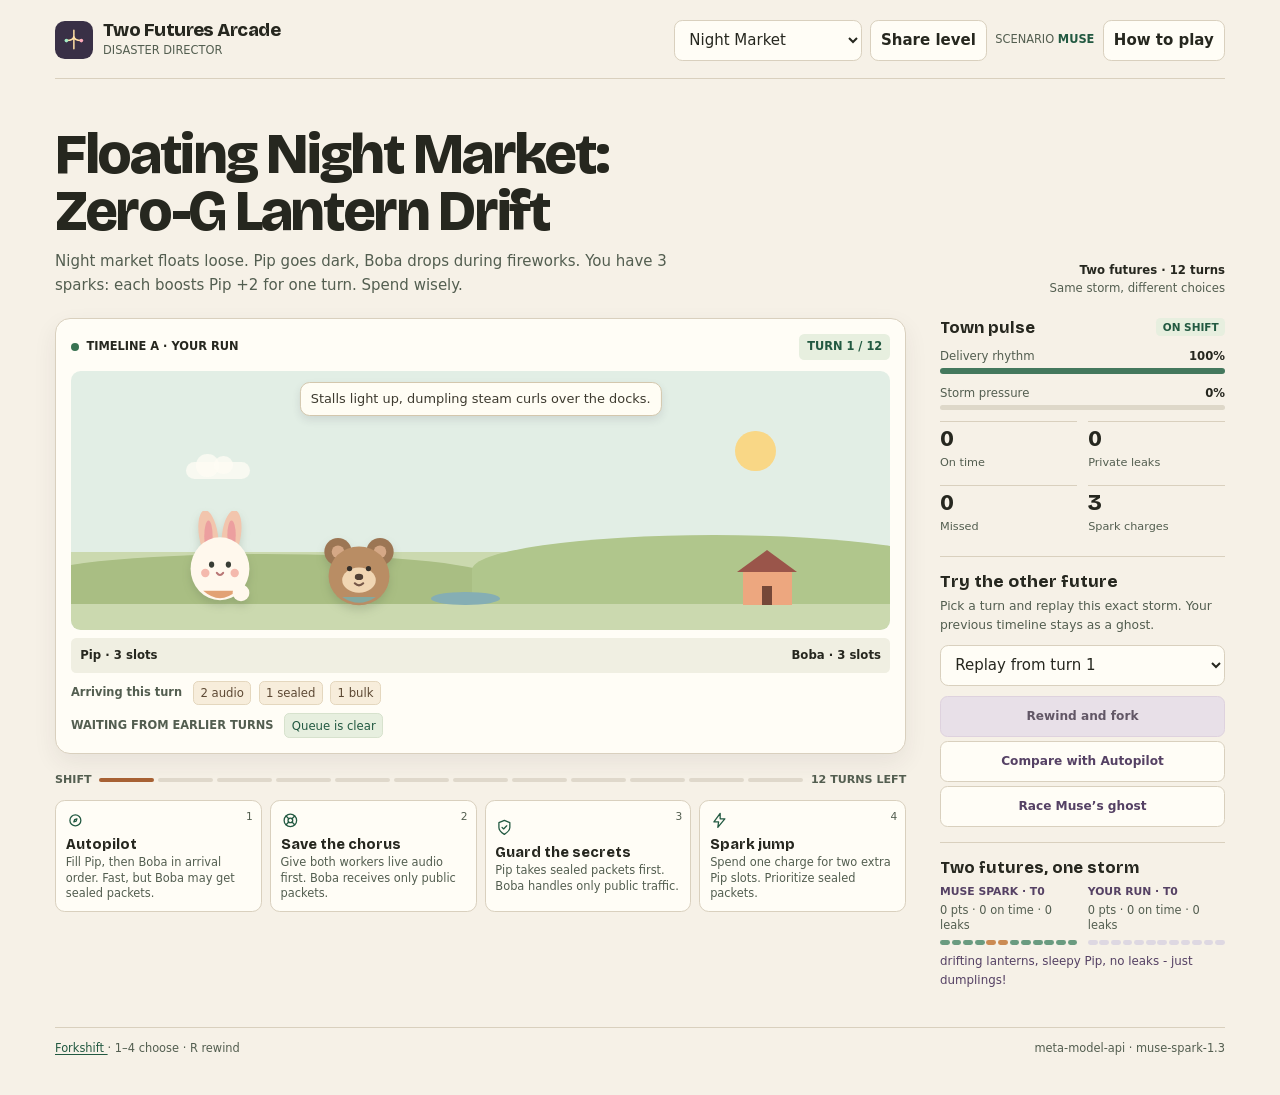
==== commit e2dc9f1f: "Polish the Forkshift landing page and Disaster Director" ====
--- a/director/index.html
+++ b/director/index.html
@@ -3,42 +3,222 @@
 <head>
 <meta charset="utf-8"><meta name="viewport" content="width=device-width,initial-scale=1,viewport-fit=cover"><meta name="theme-color" content="#f7f3ea"><title>Disaster Director · Two Futures Arcade</title>
 <style>
-
-:root{--ink:#20271f;--muted:#778074;--paper:#f7f3ea;--card:#fffdf8;--line:#e8e3d7;--green:#2d775b;--lime:#d9f18a;--orange:#f08f59;--red:#d45d56;--blue:#849ed1;--shadow:0 16px 45px #3136240d}*{box-sizing:border-box}body{margin:0;background:var(--paper);color:var(--ink);font:15px system-ui,sans-serif;min-height:100vh}button{font:inherit;color:inherit;cursor:pointer}.wrap{max-width:1240px;margin:auto;padding:22px 28px 32px}.top{display:flex;justify-content:space-between;align-items:center;margin-bottom:26px}.brand{display:flex;align-items:center;gap:12px}.mark{width:42px;height:42px;border-radius:14px;background:var(--ink);display:grid;place-items:center;color:var(--lime);font-size:22px}.brand strong{font:700 16px ui-rounded,system-ui,sans-serif;letter-spacing:-.4px}.brand small{display:block;color:var(--muted);font-size:11px;letter-spacing:.1em;text-transform:uppercase;margin-top:2px}.topright{display:flex;align-items:center;gap:8px}.level-tools{display:flex;align-items:center;gap:7px}.level-select,.sharebtn{height:36px;border:1px solid var(--line);border-radius:10px;background:#fffdf8;padding:0 10px;font:11px ui-monospace,monospace;color:var(--ink)}.sharebtn{font:700 11px ui-rounded,system-ui,sans-serif}.level-error{display:none;color:#a64f46;font:10px ui-monospace,monospace;margin:-18px 0 10px 2px}.level-error.show{display:block}@media(max-width:560px){.topright{gap:5px}.level-select,.sharebtn{height:32px;padding:0 7px;font-size:10px}.brand{gap:8px}.mark{width:36px;height:36px}}.tag{border:1px solid var(--line);border-radius:99px;padding:8px 12px;font:11px ui-monospace,monospace;color:#626c5e;background:#ffffff85}.tag b{color:var(--green)}.iconbtn{width:36px;height:36px;border:1px solid var(--line);border-radius:50%;background:transparent;font-weight:700}.hero{display:flex;justify-content:space-between;align-items:end;margin:0 2px 18px}.eyebrow{font:11px ui-monospace,monospace;letter-spacing:.15em;text-transform:uppercase;color:var(--green);margin-bottom:9px}.hero h1{font:700 clamp(28px,4vw,40px)/1.05 ui-rounded,system-ui,sans-serif;letter-spacing:-1.8px;margin:0}.hero p{margin:8px 0 0;color:var(--muted);font-size:14px}.seed{font:11px ui-monospace,monospace;color:var(--muted);text-align:right}.seed strong{display:block;color:var(--ink);font-size:12px;margin-bottom:4px}.stage{display:grid;grid-template-columns:1fr 280px;gap:15px}.main{min-width:0}.panel{background:var(--card);border:1px solid var(--line);border-radius:20px;box-shadow:var(--shadow)}.arena{padding:16px 18px 18px;position:relative;overflow:hidden}.arena:before{content:'';position:absolute;width:240px;height:150px;border-radius:50%;background:#dcedbb55;top:-100px;left:42%}.arenahead{display:flex;justify-content:space-between;align-items:center;position:relative}.lane-label{display:flex;align-items:center;gap:8px;font:11px ui-monospace,monospace;text-transform:uppercase;letter-spacing:.1em;color:#67705f}.dot{width:8px;height:8px;border-radius:50%;background:var(--green);box-shadow:0 0 0 4px #2d775b18}.now{padding:7px 10px;border-radius:8px;background:#f1f4e9;font:11px ui-monospace,monospace;color:var(--green)}.sky{height:196px;margin:10px 0 12px;border-radius:15px;position:relative;background:linear-gradient(180deg,#dff0ee 0%,#eff6e7 72%,#dbe8bf 72%,#dbe8bf 100%);overflow:hidden}.sun{position:absolute;width:46px;height:46px;border-radius:50%;background:#ffdf85;right:14%;top:19%;box-shadow:0 0 0 11px #ffdf8540}.cloud{position:absolute;border-radius:40px;background:#ffffffad;width:72px;height:20px;top:33%;left:13%;animation:drift 18s linear infinite}.cloud:before,.cloud:after{content:'';position:absolute;background:inherit;border-radius:50%;width:25px;height:25px;left:12px;top:-10px}.cloud:after{left:33px;top:-6px;width:19px;height:19px}@keyframes drift{to{transform:translateX(270px)}}.hill{position:absolute;bottom:28px;border-radius:50% 50% 0 0;background:#9ebc7b;width:55%;height:55px;left:-5%}.hill.two{left:49%;background:#aec98a;height:75px;width:58%}.pond{position:absolute;bottom:27px;left:42%;width:75px;height:15px;border-radius:50%;background:#90bdc2}.home{position:absolute;bottom:27px;right:12%;width:54px;height:38px;background:#f5a977;border-radius:4px 4px 0 0}.home:before{content:'';position:absolute;top:-22px;left:-7px;border-left:34px solid transparent;border-right:34px solid transparent;border-bottom:25px solid #c86f5c}.home:after{content:'';position:absolute;bottom:0;left:21px;width:12px;height:22px;background:#8e6952}.character{position:absolute;bottom:23px;width:68px;height:82px;filter:drop-shadow(0 5px 3px #52613b22);animation:bob 2.3s ease-in-out infinite}.character.boba{left:23%;animation-delay:-.9s}.character.pip{left:12%;transform:scale(.88);animation-delay:-.3s}@keyframes bob{50%{translate:0 -5px}}.event-bubble{position:absolute;top:12px;left:50%;transform:translateX(-50%);background:#fffdf8e8;border:1px solid #ffffff;border-radius:11px;padding:7px 11px;font-size:11px;white-space:nowrap;box-shadow:0 5px 15px #303a2614}.event-bubble:after{content:'';position:absolute;border:6px solid transparent;border-top-color:#fffdf8e8;bottom:-12px;left:calc(50% - 6px)}.queue{display:flex;gap:8px;align-items:center;overflow:auto;padding:2px 1px 4px}.queue-title{font:10px ui-monospace,monospace;letter-spacing:.1em;text-transform:uppercase;color:#869080;white-space:nowrap;margin-right:2px}.parcel{border-radius:9px;background:#f5ead6;padding:7px 9px;font-size:11px;white-space:nowrap;color:#705a39;border:1px solid #eee0c7}.parcel.late{background:#fae7e1;color:#9d5147;border-color:#f2d2c8}.parcel.safe{background:#e8f3dd;color:#50704b;border-color:#d4e5c8}.timerow{display:flex;align-items:center;gap:12px;margin:16px 2px 12px}.timerow span{font:10px ui-monospace,monospace;color:var(--muted);white-space:nowrap}.ticks{display:flex;gap:5px;flex:1}.tick{height:5px;border-radius:9px;background:#e3e2d8;flex:1}.tick.done{background:#87a47e}.tick.current{background:var(--orange);box-shadow:0 0 0 3px #f08f5925}.tick.future{background:#e9e7df}.cards{display:grid;grid-template-columns:repeat(4,1fr);gap:9px}.action{min-height:95px;text-align:left;background:var(--card);border:1px solid var(--line);border-radius:14px;padding:12px;transition:.18s;position:relative}.action:hover{transform:translateY(-3px);border-color:#96ad88;box-shadow:0 8px 20px #33442212}.action:disabled{opacity:.45;cursor:not-allowed;transform:none}.action .emoji{font-size:20px;display:block;margin-bottom:8px}.action strong{display:block;font:700 13px ui-rounded,system-ui,sans-serif;margin-bottom:3px}.action small{font-size:10px;line-height:1.3;color:var(--muted);display:block}.key{position:absolute;top:9px;right:9px;border:1px solid var(--line);border-radius:5px;padding:2px 5px;font:9px ui-monospace,monospace;color:#97998d}.aside{display:flex;flex-direction:column;gap:12px}.status{padding:16px}.statushead{display:flex;justify-content:space-between;align-items:center;font:12px ui-rounded,system-ui,sans-serif}.livepill{background:#e6f2de;color:#48734c;border-radius:99px;padding:5px 8px;font:9px ui-monospace,monospace;text-transform:uppercase}.meter{margin-top:15px}.meterline{display:flex;justify-content:space-between;color:var(--muted);font-size:11px;margin-bottom:6px}.meterline b{color:var(--ink);font:11px ui-monospace,monospace}.bar{height:7px;background:#ecebe2;border-radius:99px;overflow:hidden}.bar i{height:100%;display:block;width:70%;background:var(--green);border-radius:99px;transition:width .4s}.bar.orange i{background:#eeaa59}.mini-stats{display:grid;grid-template-columns:1fr 1fr;gap:8px;margin-top:16px}.stat{padding:10px;background:#f8f6ef;border-radius:11px}.stat b{display:block;font:700 20px ui-rounded,system-ui,sans-serif;letter-spacing:-1px}.stat span{font:9px ui-monospace,monospace;color:var(--muted);text-transform:uppercase}.rewind{padding:16px;background:#f0ecf8;border:1px solid #e5def2}.rewind h3{font:700 13px ui-rounded,system-ui,sans-serif;margin:0 0 5px}.rewind p{margin:0 0 13px;color:#79708a;font-size:11px;line-height:1.4}.forkbtn{width:100%;border:0;border-radius:10px;background:#665388;color:white;padding:11px;font:700 12px ui-rounded,system-ui,sans-serif;transition:.2s}.forkbtn:hover{background:#574375;transform:translateY(-1px)}.forkbtn:disabled{background:#aaa3b4;cursor:default}.compare{display:none;padding:14px 16px;border-color:#dfd8ef}.compare.show{display:block}.comphead{display:flex;justify-content:space-between;font:12px ui-rounded,system-ui,sans-serif;margin-bottom:10px}.lanes{display:grid;grid-template-columns:1fr 1fr;gap:8px}.lane{background:#f7f5fb;border-radius:10px;padding:9px;font-size:10px;color:#6f687a}.lane b{display:block;color:#44395c;font:11px ui-monospace,monospace;margin-bottom:4px}.toast{position:fixed;bottom:22px;left:50%;transform:translate(-50%,20px);opacity:0;pointer-events:none;background:#20271f;color:#fff;padding:11px 16px;border-radius:99px;font-size:12px;transition:.25s;z-index:9}.toast.show{opacity:1;transform:translate(-50%,0)}.modal{position:fixed;inset:0;background:#17201688;display:none;place-items:center;padding:20px;z-index:10}.modal.show{display:grid}.sheet{max-width:460px;width:100%;background:var(--card);border-radius:22px;padding:24px;box-shadow:0 24px 80px #10170f55}.sheet h2{font:700 23px ui-rounded,system-ui,sans-serif;margin:0 0 8px}.sheet p{color:var(--muted);line-height:1.55;font-size:13px}.sheet button{border:0;background:var(--ink);color:#fff;border-radius:10px;padding:11px 15px;margin-top:8px}.file-label{display:inline-block;margin-top:10px;color:var(--green);font-weight:700;cursor:pointer}.file-label input{display:none}.footer{display:flex;justify-content:space-between;color:#93978a;font:10px ui-monospace,monospace;margin-top:14px;padding:0 3px}.endoverlay{position:absolute;inset:0;background:#fbf9f0eb;z-index:3;display:none;place-items:center;text-align:center;padding:15px}.endoverlay.show{display:grid}.endoverlay h2{font:700 23px ui-rounded,system-ui,sans-serif;margin:4px}.endoverlay p{font-size:12px;color:var(--muted);margin:4px}.endoverlay button{border:0;background:var(--green);color:white;padding:9px 14px;border-radius:9px;margin-top:8px}
-@media(max-width:900px){.stage{grid-template-columns:1fr}.aside{display:grid;grid-template-columns:1fr 1fr}.compare{grid-column:1/-1}}@media(max-width:560px){.wrap{padding:15px 13px 22px}.top{margin-bottom:19px}.topright .tag{display:none}.hero{align-items:start;gap:12px}.seed{max-width:110px;font-size:9px}.hero h1{font-size:30px}.hero p{font-size:12px;max-width:250px}.arena{padding:13px}.sky{height:177px}.cards{grid-template-columns:repeat(2,1fr)}.action{min-height:83px}.aside{grid-template-columns:1fr 1fr;gap:8px}.status,.rewind{padding:12px}.rewind h3{font-size:12px}.rewind p{font-size:10px}.mini-stats{gap:6px}.stat{padding:8px}.footer span:last-child{display:none}}
-
-.worker-slots{display:flex;justify-content:space-between;gap:6px;padding:9px 14px;background:#f4f5e9;font:700 11px ui-monospace,monospace}
-.worker-slots .offline{color:#a73838}.character.offline{filter:grayscale(.8);opacity:.55}
-.forecast{display:flex;gap:6px;flex-wrap:wrap;padding:9px 14px;background:#fffdf5;border-top:1px solid var(--line);font:11px ui-monospace,monospace}
-.forecast span{background:#f2eedf;border-radius:6px;padding:4px 7px}
-.fork-point{display:block;margin:0 0 7px;padding:5px 8px;border-radius:7px;border:1px solid #d9cee9;width:100%;background:#fff;color:var(--ink)}
-.route-strip{display:flex;gap:2px;margin-top:6px}.route-strip i{flex:1;height:6px;border-radius:3px;background:#dfdbe6}.route-strip .ok{background:#73b595}.route-strip .miss{background:#edaf64}.route-strip .leak{background:#db797a}
-body{font-family:ui-rounded,system-ui,sans-serif}
-@media(prefers-reduced-motion:reduce){*,*:before,*:after{animation-duration:.01ms!important;transition:none!important}}
-@media(max-width:480px){.top{flex-wrap:wrap;gap:9px}.topright{flex-wrap:wrap}.event-bubble{white-space:normal;max-width:88%;width:max-content}}
-
-.sky.storm{background:linear-gradient(180deg,#c4badc 0%,#eee2f1 72%,#bcc8a2 72%,#bcc8a2 100%)}
-.sky.storm .sun{background:#f6c6ab;box-shadow:0 0 0 11px #f6c6ab42}
-#museCaption{margin:7px 0 0;color:#64577c}
+@font-face{font-family:Bricolage;src:url("../assets/bricolage-latin.woff2") format("woff2");font-weight:400 800;font-display:swap}
+:root{
+  color-scheme:light;
+  --ink:#26271f;
+  --muted:#535e50;
+  --paper:#f6f1e7;
+  --surface:#fffdf6;
+  --line:#d9d0be;
+  --green:#225941;
+  --green-wash:#e7efdf;
+  --violet:#554164;
+  --violet-wash:#efe8f3;
+  --red:#8d363a;
+  --amber:#7b4b24;
+  --display:Bricolage,system-ui,sans-serif;
+  font:15px/1.55 system-ui,sans-serif;
+}
+*{box-sizing:border-box}
+[hidden]{display:none!important}
+body{margin:0;background:var(--paper);color:var(--ink);min-height:100vh}
+::selection{background:#ead0aa;color:#302237}
+button,input,select{font:inherit;color:inherit}
+button{cursor:pointer}
+button:disabled{cursor:default}
+:focus-visible{outline:3px solid #60457c;outline-offset:3px}
+a{color:var(--green);text-underline-offset:.2em}
+.wrap{width:min(100% - 3rem,78rem);margin-inline:auto;padding:1.3rem 0 2.5rem}
+.top{display:flex;justify-content:space-between;align-items:center;gap:1rem;padding-bottom:1.15rem;border-bottom:1px solid var(--line)}
+.brand{display:flex;align-items:center;gap:.65rem;min-width:0}
+.mark{display:grid;place-items:center;width:2.55rem;height:2.55rem;flex:none;border-radius:.65rem;background:#393046;color:#ffe0a5}
+.mark svg{width:1.45rem;height:1.45rem}
+.brand strong{display:block;font:800 1.23rem/1 var(--display);letter-spacing:-.03em}
+.brand small{display:block;margin-top:.18rem;color:var(--muted);font-size:.76rem}
+.topright,.level-tools{display:flex;align-items:center;gap:.55rem;min-width:0}
+.level-select,.sharebtn,.iconbtn,.fork-point,.file-label input{
+  min-height:2.75rem;border:1px solid var(--line);border-radius:.55rem;background:var(--surface);padding:.4rem .68rem;
+}
+.level-select{max-width:12.5rem}
+.sharebtn,.iconbtn{font-weight:700}
+.sharebtn:disabled{color:var(--muted);background:#eee8dc}
+.sharebtn:hover:not(:disabled),.iconbtn:hover,.level-select:hover{border-color:#85749b}
+.tag{color:var(--muted);font-size:.76rem;white-space:nowrap}
+.tag b{color:var(--green)}
+.level-error{display:none;color:var(--red);margin:.45rem 0;font-size:.84rem}
+.level-error.show{display:block}
+.hero{display:flex;justify-content:space-between;align-items:end;gap:1.15rem;padding:clamp(1.7rem,4vw,3.1rem) 0 1.4rem}
+.hero h1{font:800 clamp(2rem,5vw,3.85rem)/.99 var(--display);letter-spacing:-.04em;text-wrap:balance;margin:0}
+.hero p{max-width:68ch;margin:.7rem 0 0;color:var(--muted)}
+.seed{min-width:max-content;color:var(--muted);font-size:.78rem;text-align:right}
+.seed strong{display:block;color:var(--ink);font-weight:750}
+.author-box{display:none;align-items:end;gap:.7rem;margin:0 0 1.15rem;padding:0 0 1.15rem;border-bottom:1px solid var(--line)}
+.author-box label{display:grid;gap:.25rem;flex:1;color:var(--muted);font-size:.83rem}
+.author-box input{min-width:0;min-height:2.75rem;background:var(--surface);border:1px solid var(--line);border-radius:.5rem;padding:.45rem .7rem;caret-color:var(--green)}
+.author-box input::placeholder{color:var(--muted)}
+.author-box button,.endoverlay button{min-height:2.75rem;border:0;border-radius:.5rem;background:var(--green);color:#fffdf6;padding:.45rem .8rem;font-weight:750}
+.stage{display:grid;grid-template-columns:minmax(0,1fr) minmax(16rem,19rem);gap:clamp(1rem,2.7vw,2.25rem);align-items:start}
+.main{min-width:0}
+.arena{padding:1rem;background:var(--surface);border:1px solid var(--line);border-radius:1rem;box-shadow:0 9px 23px #34233413}
+.arenahead,.statushead,.comphead,.meterline,.timerow{display:flex;justify-content:space-between;align-items:center;gap:.5rem}
+.lane-label,.now,.timerow,.worker-slots,.forecast,.queue-title,.livepill,.comphead,.lane b,.footer{
+  font-variant-numeric:tabular-nums;
+}
+.lane-label,.now{font-weight:750;font-size:.76rem}
+.lane-label{display:flex;align-items:center;gap:.48rem}
+.dot{width:.55rem;height:.55rem;flex:none;border-radius:50%;background:#387251}
+.now{color:var(--green);background:var(--green-wash);padding:.28rem .53rem;border-radius:.35rem}
+.sky{height:clamp(11.8rem,23vw,17.25rem);margin:.75rem 0 .55rem;border-radius:.65rem;position:relative;isolation:isolate;overflow:hidden;background:#e2eee5}
+.sky::before{content:"";position:absolute;inset:auto 0 0;height:30%;background:#cbd9af;z-index:-1}
+.sky.storm{background:#dacfe2}
+.sky.storm::before{background:#c3cba9}
+.sun{position:absolute;width:2.7rem;height:2.7rem;border-radius:50%;background:#f9d786;right:14%;top:23%}
+.sky.storm .sun{background:#efb9a0}
+.cloud{position:absolute;border-radius:1rem;background:#fffdf5c2;width:4.3rem;height:1.15rem;top:35%;left:14%}
+.cloud::before,.cloud::after{content:"";position:absolute;background:inherit;border-radius:50%;width:1.5rem;height:1.5rem;left:.7rem;top:-.5rem}
+.cloud::after{left:1.9rem;top:-.4rem;width:1.25rem;height:1.25rem}
+.hill{position:absolute;bottom:1.7rem;border-radius:50% 50% 0 0;background:#a9be83;width:57%;height:3.35rem;left:-5%;z-index:-1}
+.hill.two{left:49%;background:#b0c68c;height:4.65rem;width:59%}
+.pond{position:absolute;bottom:1.65rem;left:44%;width:4.6rem;height:.85rem;border-radius:50%;background:#85aeb4}
+.home{position:absolute;bottom:1.65rem;right:12%;width:3.25rem;height:2.35rem;background:#eda77f;border-radius:.2rem .2rem 0 0}
+.home::before{content:"";position:absolute;top:-1.35rem;left:-.4rem;border-inline:2rem solid transparent;border-bottom:1.5rem solid #9a554a}
+.home::after{content:"";position:absolute;bottom:0;left:1.25rem;width:.7rem;height:1.3rem;background:#754838}
+.character{position:absolute;bottom:1.25rem;width:clamp(3.5rem,9vw,5.6rem);height:auto;filter:drop-shadow(0 5px 4px #47563a30);transition:filter .18s,opacity .18s}
+.character.pip{left:13%}
+.character.boba{left:30%;bottom:1rem}
+.character.offline{filter:grayscale(.75);opacity:.65}
+.event-bubble{
+  position:absolute;top:.75rem;left:50%;transform:translateX(-50%);background:#fffdf4;color:#3d3a2f;
+  border:1px solid #d3c7ad;border-radius:.65rem;padding:.48rem .68rem;font-size:.86rem;line-height:1.3;
+  width:max-content;max-width:calc(100% - 1.4rem);text-align:center;text-wrap:pretty;box-shadow:0 4px 9px #3a29491c;
+}
+.worker-slots{display:flex;justify-content:space-between;gap:.45rem;padding:.55rem .62rem;background:#f0efe2;border-radius:.35rem;font-size:.78rem;font-weight:750}
+.worker-slots .offline{color:var(--red)}
+.forecast,.queue{display:flex;align-items:center;flex-wrap:wrap;gap:.32rem .48rem;padding:.52rem 0 0;font-size:.78rem}
+.forecast b,.queue-title{margin-right:.25rem;font-size:.76rem;font-weight:750;color:var(--muted)}
+.forecast span,.parcel{padding:.16rem .43rem;border:1px solid #e4d7be;border-radius:.35rem;background:#f7eddb;color:#5d4934;white-space:nowrap}
+.parcel.late{color:#823641;background:#f8e6e1;border-color:#edd0cd}
+.parcel.safe{color:var(--green);background:var(--green-wash);border-color:#d7e2cd}
+.timerow{margin:1.15rem 0 .75rem;font-size:.74rem;color:var(--muted);font-weight:700}
+.ticks{display:flex;gap:.26rem;flex:1}
+.tick{height:.3rem;border-radius:.2rem;background:#dfd8cb;flex:1}
+.tick.done{background:#7b9877}
+.tick.current{background:#a76134}
+.cards{display:grid;grid-template-columns:repeat(4,minmax(0,1fr));gap:.53rem}
+.action{
+  min-height:7.25rem;min-width:0;position:relative;text-align:left;background:var(--surface);border:1px solid var(--line);
+  border-radius:.65rem;padding:.65rem;transition:border-color .18s,background-color .18s;
+}
+.action:hover:not(:disabled){background:#fffaea;border-color:#8f7794}
+.action:disabled{background:#eee8dc;color:#655d51}
+.action .action-icon{display:block;width:1.25rem;height:1.25rem;margin-bottom:.45rem;color:var(--green)}
+.action .action-icon svg{display:block;width:100%;height:100%}
+.action strong{display:block;margin-bottom:.16rem;font:760 .96rem/1.18 var(--display)}
+.action small{display:block;color:var(--muted);font-size:.76rem;line-height:1.35}
+.key{position:absolute;top:.54rem;right:.54rem;color:var(--muted);font-size:.71rem;font-variant-numeric:tabular-nums}
+.aside{display:grid;align-content:start}
+.aside section{border-top:1px solid var(--line);padding:1rem 0}
+.aside section:first-child{border-top:0;padding-top:0}
+.statushead,.comphead{font:750 1.09rem var(--display)}
+.livepill{color:var(--green);background:var(--green-wash);border-radius:.3rem;padding:.21rem .42rem;font:700 .7rem system-ui,sans-serif}
+.meter{margin-top:.7rem}
+.meterline{margin-bottom:.2rem;color:var(--muted);font-size:.78rem}
+.meterline b{color:var(--ink)}
+.bar{height:.34rem;background:#ded8c9;border-radius:1rem;overflow:hidden}
+.bar i{display:block;width:0;height:100%;background:#44785d;transition:width .25s ease-out}
+.bar.orange i{background:#9f5d34}
+.mini-stats{display:grid;grid-template-columns:1fr 1fr;gap:.5rem .75rem;margin-top:.7rem}
+.stat{padding:.42rem 0;border-top:1px solid var(--line)}
+.stat b{display:block;font:800 1.5rem/1 var(--display);font-variant-numeric:tabular-nums}
+.stat span{display:block;margin-top:.2rem;color:var(--muted);font-size:.75rem}
+.rewind h3{font:760 1.15rem/1.12 var(--display);margin:0}
+.rewind p{margin:.34rem 0 .65rem;color:var(--muted);font-size:.82rem}
+.fork-point{display:block;width:100%;margin-bottom:.4rem}
+.forkbtn{width:100%;min-height:2.75rem;margin:.25rem 0 0;border:1px solid var(--violet);border-radius:.5rem;background:var(--violet);color:#fffdf7;padding:.36rem .65rem;font-weight:730;font-size:.81rem}
+.forkbtn:hover:not(:disabled){background:#644d75}
+.forkbtn:disabled{background:#e8e0e8;border-color:#ded2de;color:#625766}
+#autopilot,#museGhost{background:var(--surface);color:var(--violet);border-color:var(--line)}
+#autopilot:hover,#museGhost:hover{border-color:var(--violet);background:var(--violet-wash)}
+.compare{display:none}
+.compare.show{display:block}
+.lanes{display:grid;grid-template-columns:1fr 1fr;gap:.7rem;margin-top:.55rem}
+.lane{min-width:0;color:var(--muted);font-size:.76rem;line-height:1.35}
+.lane b{display:block;margin-bottom:.22rem;color:var(--violet);font-size:.72rem}
+.route-strip{display:flex;gap:.12rem;margin-top:.45rem}
+.route-strip i{flex:1;height:.33rem;border-radius:.16rem;background:#ded8e2}
+.route-strip .ok{background:#6a9b80}
+.route-strip .miss{background:#cb8b54}
+.route-strip .leak{background:#bd616a}
+#museCaption{color:var(--violet);font-size:.79rem}
+.endoverlay{display:none;position:absolute;inset:0;place-items:center;z-index:1;background:#fffdf2ee;text-align:center;padding:1rem}
+.endoverlay.show{display:grid}
+.endoverlay h2{font:800 1.55rem/1.05 var(--display);margin:.35rem 0}
+.endoverlay p{margin:.3rem 0 .65rem;color:var(--muted)}
+.outcome-mark{display:inline-block;width:1.6rem;height:1.6rem;color:var(--green)}
+.help-panel{margin:0 0 1.2rem;border-block:1px solid var(--line);padding:1rem 0}
+.help-head{display:flex;justify-content:space-between;align-items:center;gap:.6rem}
+.help-head h2{margin:0;font:770 1.35rem var(--display)}
+.help-panel p{max-width:72ch;margin:.5rem 0;color:var(--muted)}
+.file-label{display:grid;gap:.3rem;width:min(100%,26rem);margin-top:.55rem;font-size:.85rem;font-weight:650}
+.file-label input{width:100%}
+.toast{position:fixed;z-index:2;bottom:1rem;left:50%;max-width:calc(100% - 2rem);width:max-content;transform:translateX(-50%);background:#382943;color:#fff6ec;border-radius:.5rem;padding:.6rem .85rem;box-shadow:0 5px 18px #34233824;visibility:hidden;opacity:0;pointer-events:none;transition:opacity .2s;font-size:.86rem}
+.toast.show{visibility:visible;opacity:1}
+.footer{display:flex;justify-content:space-between;gap:.4rem 1rem;flex-wrap:wrap;border-top:1px solid var(--line);padding-top:.8rem;margin-top:1.1rem;color:var(--muted);font-size:.76rem}
+.queue{scrollbar-color:#8e7890 #eee7db}
+@media(max-width:930px){
+  .stage{grid-template-columns:1fr}
+  .aside{grid-template-columns:repeat(3,minmax(0,1fr));gap:1rem}
+  .aside section:first-child{border-top:1px solid var(--line);padding-top:1rem}
+}
+@media(max-width:670px){
+  .wrap{width:min(100% - 1.5rem,38rem)}
+  .top{align-items:flex-start;flex-direction:column;gap:.75rem}
+  .topright{width:100%;flex-wrap:wrap}
+  .topright .tag{margin-inline-start:auto}
+  .hero{display:block;padding-top:1.65rem}
+  .seed{display:none}
+  .arena{padding:.67rem}
+  .cards{grid-template-columns:repeat(2,minmax(0,1fr))}
+  .aside{grid-template-columns:1fr;gap:0}
+  .author-box{flex-wrap:wrap}
+  .author-box label{flex-basis:100%}
+}
+@media(max-width:375px){
+  .topright .tag{display:none}
+  .level-select{max-width:10rem}
+}
+@media(prefers-reduced-motion:reduce){*,*::before,*::after{animation:none!important;transition:none!important}}
 </style></head>
 <body><div class="wrap">
-<header class="top"><div class="brand"><div class="mark">✳</div><div><strong>Two Futures Arcade</strong><small>DISASTER DIRECTOR</small></div></div><div class="topright"><div class="level-tools"><select class="level-select" id="levelSelect" aria-label="Choose level"><option value="flagship">🌧️ Muse · flagship</option><option value="moonlight">🌙 Moonlight</option></select><button class="sharebtn" id="shareLevel" type="button">↗ Share level</button></div><div class="tag">SCENARIO <b id="scenarioTag">LOADING</b></div><button class="iconbtn" id="help" aria-label="How to play">?</button></div></header>
-<div class="level-error" id="levelError" role="status" aria-live="polite"></div><section class="hero"><div><div class="eyebrow">✦ tiny town, big choices</div><h1 id="title">Disaster Director</h1><p id="brief">Direct the deliveries. Keep Pip and Boba safe.</p></div><div class="seed"><strong id="origin">TWO FUTURES · 12 TURNS</strong>same storm, different choices</div></section>
-<div id="authorBox" class="panel" style="display:none;padding:12px 15px;margin:0 0 14px;align-items:center;gap:9px"><span style="font-size:17px">✎</span><input id="authorBrief" aria-label="Disaster pitch" maxlength="600" placeholder="Pitch a tiny-town disaster…" style="flex:1;min-width:0;border:0;background:transparent;outline:none;font:13px system-ui,sans-serif;color:var(--ink)"><button id="authorBtn" style="border:0;background:var(--green);color:white;border-radius:9px;padding:9px 12px;font:700 11px system-ui,sans-serif">Dream up a storm →</button></div>
-<div class="stage"><main class="main"><section class="panel arena"><div class="arenahead"><div class="lane-label"><i class="dot"></i> <span id="laneName">TIMELINE A · YOUR RUN</span></div><div class="now" id="turnLabel">TURN 1 / 12</div></div><div class="sky" id="sky"><div class="sun"></div><div class="cloud"></div><div class="hill"></div><div class="hill two"></div><div class="pond"></div><div class="home"></div><div class="event-bubble" id="event">Waiting for forecast...</div>
+<header class="top"><div class="brand"><div class="mark" aria-hidden="true"><svg viewBox="0 0 32 32" fill="none"><path d="M16 2v8c0 6-5 7-11 7m11-7c0 6 5 7 11 7M16 10v19" stroke="currentColor" stroke-width="2.2" stroke-linecap="round"/><circle cx="5" cy="17" r="2.7" fill="#a4edc7"/><circle cx="27" cy="17" r="2.7" fill="#ffacbc"/></svg></div><div><strong>Two Futures Arcade</strong><small>DISASTER DIRECTOR</small></div></div><div class="topright"><div class="level-tools"><select class="level-select" id="levelSelect" aria-label="Choose level"><option value="flagship">Night Market</option><option value="moonlight">Moonlight Meltdown</option></select><button class="sharebtn" id="shareLevel" type="button">Share level</button></div><div class="tag">SCENARIO <b id="scenarioTag">LOADING</b></div><button class="iconbtn" id="help" aria-controls="modal" aria-expanded="false">How to play</button></div></header>
+<div class="level-error" id="levelError" role="status" aria-live="polite"></div><section class="hero"><div><h1 id="title">Disaster Director</h1><p id="brief">Direct the deliveries. Keep Pip and Boba safe.</p></div><div class="seed"><strong id="origin">Two futures · 12 turns</strong>Same storm, different choices</div></section>
+<div id="authorBox" class="author-box"><label>Disaster pitch <input id="authorBrief" maxlength="600" placeholder="Pitch a tiny-town disaster…"></label><button id="authorBtn">Dream up a storm</button></div>
+<section class="help-panel" id="modal" aria-labelledby="help-title" hidden>
+  <div class="help-head"><h2 id="help-title">How to direct a disaster</h2><button class="iconbtn" id="closeHelp">Close help</button></div>
+  <p>Pick a move each turn. Save live audio, keep sealed packets with Pip, and spend your three spark charges when Pip needs them.</p>
+  <p>Rewind to a completed turn to keep your old run as a ghost and change what happens next. Use keys 1–4 to choose a move or R to rewind.</p>
+  <label class="file-label">Import a scenario JSON <input id="file" type="file" accept="application/json,.json"></label>
+</section>
+<div class="stage"><main class="main"><section class="arena"><div class="arenahead"><div class="lane-label"><i class="dot"></i> <span id="laneName">TIMELINE A · YOUR RUN</span></div><div class="now" id="turnLabel">TURN 1 / 12</div></div><div class="sky" id="sky"><div class="sun"></div><div class="cloud"></div><div class="hill"></div><div class="hill two"></div><div class="pond"></div><div class="home"></div><div class="event-bubble" id="event">Waiting for forecast...</div>
 <svg class="character pip" viewBox="0 0 80 95" role="img" aria-label="Pip the rabbit"><ellipse cx="29" cy="23" rx="9" ry="24" fill="#f2c5ad" transform="rotate(-9 29 23)"/><ellipse cx="51" cy="22" rx="9" ry="23" fill="#f2c5ad" transform="rotate(8 51 22)"/><ellipse cx="29" cy="24" rx="4" ry="15" fill="#ec9f9f"/><ellipse cx="51" cy="23" rx="4" ry="14" fill="#ec9f9f"/><ellipse cx="40" cy="55" rx="28" ry="30" fill="#fff8ed"/><ellipse cx="32" cy="51" rx="2.5" ry="3" fill="#383d35"/><ellipse cx="48" cy="51" rx="2.5" ry="3" fill="#383d35"/><path d="M37 59q3 4 6 0" fill="none" stroke="#b87675" stroke-width="2" stroke-linecap="round"/><circle cx="26" cy="59" r="4" fill="#f4b9ad"/><circle cx="54" cy="59" r="4" fill="#f4b9ad"/><path d="M24 76q16 14 32 0" fill="#e2a274"/><circle cx="60" cy="78" r="8" fill="#fff8ed"/></svg>
 <svg class="character boba" viewBox="0 0 80 95" role="img" aria-label="Boba the bear"><circle cx="20" cy="35" r="13" fill="#9c7654"/><circle cx="60" cy="35" r="13" fill="#9c7654"/><circle cx="20" cy="35" r="6" fill="#d5a886"/><circle cx="60" cy="35" r="6" fill="#d5a886"/><ellipse cx="40" cy="58" rx="29" ry="28" fill="#b98d64"/><ellipse cx="40" cy="62" rx="16" ry="12" fill="#f1d6b3"/><circle cx="31" cy="51" r="2.5" fill="#352f29"/><circle cx="49" cy="51" r="2.5" fill="#352f29"/><ellipse cx="40" cy="59" rx="4" ry="3" fill="#514035"/><path d="M36 65q4 4 8 0" fill="none" stroke="#765748" stroke-width="2" stroke-linecap="round"/><path d="M24 78q16 11 32 0" fill="#82a9a0"/></svg>
-<div class="endoverlay" id="end"><div><div style="font-size:30px">🌤️</div><h2 id="endTitle">Shift complete!</h2><p id="endText"></p><button id="restart">Run it again</button></div></div></div><div class="worker-slots"><span id="pipSlots"></span><span id="bobaSlots"></span></div><div class="forecast" id="forecast"></div><div class="queue" id="queue"><span class="queue-title">LIVE QUEUE</span><span class="parcel">Loading parcels…</span></div></section>
-<div class="timerow"><span>SHIFT</span><div class="ticks" id="ticks"></div><span id="timeLeft">12 SECONDS</span></div><div class="cards" id="actions"></div></main>
-<aside class="aside"><section class="panel status"><div class="statushead">Town pulse <span class="livepill" id="statusPill">ON SHIFT</span></div><div class="meter"><div class="meterline"><span>Delivery rhythm</span><b id="deliveryPct">—</b></div><div class="bar"><i id="deliveryBar"></i></div></div><div class="meter"><div class="meterline"><span>Storm pressure</span><b id="stormPct">—</b></div><div class="bar orange"><i id="stormBar"></i></div></div><div class="mini-stats"><div class="stat"><b id="delivered">0</b><span>On time</span></div><div class="stat"><b id="leaks">0</b><span>Private leaks</span></div><div class="stat"><b id="missed">0</b><span>Missed</span></div><div class="stat"><b id="charge">3</b><span>Spark charges</span></div></div></section>
-<section class="panel rewind"><h3>✦ Try the other future</h3><p>Pick a turn and replay this exact storm. Your previous timeline stays as a ghost.</p><select class="fork-point" id="forkPoint" aria-label="Turn to replay"></select><button class="forkbtn" id="fork">↶ &nbsp;Rewind & fork future</button><button class="forkbtn" id="autopilot" style="margin-top:7px;background:#fdfbf4;color:#625636;border:1px solid #e8e3d7">✦ &nbsp;Fill ghost with Autopilot</button><button class="forkbtn" id="museGhost" style="display:none;margin-top:7px;background:#fff8df;color:#755b22;border:1px solid #eadcae">✦ &nbsp;Race Muse’s ghost</button></section>
-<section class="panel compare" id="compare"><div class="comphead"><span>Two futures, one storm</span><span>↔</span></div><div class="lanes"><div class="lane"><b id="baseLabel">GHOST BASELINE</b><span id="resultA">—</span><div class="route-strip" id="stripA"></div></div><div class="lane"><b id="liveLabel">YOUR RUN</b><span id="resultB">—</span><div class="route-strip" id="stripB"></div></div></div><p id="museCaption" class="level-error"></p></section></aside></div>
-<div class="footer"><span><a href="../">Forkshift ↗</a> · 1–4 choose · R rewind</span><span id="modelMeta">SCENARIO DATA · LOCAL</span></div></div><div class="toast" id="toast"></div>
-<div class="modal" id="modal"><div class="sheet"><div class="eyebrow">✦ quick briefing</div><h2>How to direct a disaster</h2><p>Each turn is one move, with no timer while you decide. Pick one action to manage the town’s delivery queue, protect private parcels, or help the crew. The storm’s next event is the same in both futures.</p><p>When you’re ready, hit <b>Rewind & fork future</b> to play the same turns again. Compare the two runs to see how your choices changed the outcome.</p><p><b>Keys:</b> 1–4 choose an action · R rewinds to replay. You can also load a scenario JSON from your device.</p><label class="file-label">＋ Load a scenario JSON <input id="file" type="file" accept="application/json,.json"></label><br><button id="closeHelp">Let’s go →</button></div></div>
+<div class="endoverlay" id="end"><div><svg class="outcome-mark" viewBox="0 0 24 24" aria-hidden="true"><path fill="currentColor" d="m12 1 2.6 8.4L23 12l-8.4 2.6L12 23l-2.6-8.4L1 12l8.4-2.6Z"/></svg><h2 id="endTitle">Shift complete!</h2><p id="endText"></p><button id="restart">Run it again</button></div></div></div><div class="worker-slots"><span id="pipSlots"></span><span id="bobaSlots"></span></div><div class="forecast" id="forecast"></div><div class="queue" id="queue"><span class="queue-title">LIVE QUEUE</span><span class="parcel">Loading parcels…</span></div></section>
+<div class="timerow"><span>SHIFT</span><div class="ticks" id="ticks"></div><span id="timeLeft">12 TURNS LEFT</span></div><div class="cards" id="actions"></div></main>
+<aside class="aside"><section class="status"><div class="statushead">Town pulse <span class="livepill" id="statusPill">ON SHIFT</span></div><div class="meter"><div class="meterline"><span>Delivery rhythm</span><b id="deliveryPct">—</b></div><div class="bar"><i id="deliveryBar"></i></div></div><div class="meter"><div class="meterline"><span>Storm pressure</span><b id="stormPct">—</b></div><div class="bar orange"><i id="stormBar"></i></div></div><div class="mini-stats"><div class="stat"><b id="delivered">0</b><span>On time</span></div><div class="stat"><b id="leaks">0</b><span>Private leaks</span></div><div class="stat"><b id="missed">0</b><span>Missed</span></div><div class="stat"><b id="charge">3</b><span>Spark charges</span></div></div></section>
+<section class="rewind"><h3>Try the other future</h3><p>Pick a turn and replay this exact storm. Your previous timeline stays as a ghost.</p><select class="fork-point" id="forkPoint" aria-label="Turn to replay"></select><button class="forkbtn" id="fork">Rewind and fork</button><button class="forkbtn" id="autopilot" >Compare with Autopilot</button><button class="forkbtn" id="museGhost" style="display:none">Race Muse’s ghost</button></section>
+<section class="compare" id="compare"><div class="comphead"><span>Two futures, one storm</span></div><div class="lanes"><div class="lane"><b id="baseLabel">GHOST BASELINE</b><span id="resultA">—</span><div class="route-strip" id="stripA"></div></div><div class="lane"><b id="liveLabel">YOUR RUN</b><span id="resultB">—</span><div class="route-strip" id="stripB"></div></div></div><p id="museCaption" class="level-error"></p></section></aside></div>
+<div class="footer"><span><a href="../">Forkshift </a> · 1–4 choose · R rewind</span><span id="modelMeta" style="overflow-wrap:anywhere">SCENARIO DATA · LOCAL</span></div></div><div class="toast" id="toast" role="status" aria-live="polite"></div>
 <script type="module">
 import {start,step,replay,ACTIONS} from './engine.mjs';
 const $=s=>document.querySelector(s);let level,state,ghost=null,lane='A',ticks=12,locked=false,bundledLevel=null;
-const icons={auto:'⚙️',rescue:'🛟',guard:'🛡️',boost:'⚡'};
+const iconPaths={
+  auto:'<circle cx="12" cy="12" r="7"/><path d="m14 10-1 3-3 1 1-3z"/>',
+  rescue:'<circle cx="12" cy="12" r="8"/><circle cx="12" cy="12" r="3"/><path d="m6.5 6.5 3.4 3.4m4.2 4.2 3.4 3.4m0-11-3.4 3.4m-4.2 4.2-3.4 3.4"/>',
+  guard:'<path d="m12 3 7 3v6c0 3.5-3 6.4-7 9-4-2.6-7-5.5-7-9V6z"/><path d="m9 12 2 2 4-4"/>',
+  boost:'<path d="M13 3 5 14h6l-1 7 9-11h-6z"/>',
+};
+const icons=Object.fromEntries(Object.entries(iconPaths).map(([key,body])=>[key,`<svg viewBox="0 0 24 24" fill="none" stroke="currentColor" stroke-width="1.65" stroke-linecap="round" stroke-linejoin="round" aria-hidden="true">${body}</svg>`]));
 const fixture={level:{title:'Mossbell’s Big Splash',brief:'A surprise cloudburst is headed for the hill. Keep the parcels moving and our pals dry.',turns:[{voice:2,private:1,bulk:1,pip:2,boba:2,event:'Clouds gather over Mossbell'},{voice:1,private:1,bulk:2,pip:2,boba:1,event:'A gust rattles the postbox'},{voice:2,private:2,bulk:1,pip:2,boba:2,event:'First drops — umbrellas up!'},{voice:1,private:1,bulk:1,pip:1,boba:1,event:'The footbridge starts to wobble'},{voice:2,private:2,bulk:2,pip:2,boba:1,event:'A puddle becomes a stream'},{voice:1,private:1,bulk:1,pip:2,boba:2,event:'Wind pushes parcels downhill'},{voice:2,private:2,bulk:1,pip:2,boba:1,event:'A private letter is exposed!'},{voice:1,private:1,bulk:2,pip:1,boba:2,event:'The bridge is nearly under water'},{voice:2,private:1,bulk:1,pip:2,boba:2,event:'The rain begins to ease'},{voice:1,private:2,bulk:2,pip:2,boba:2,event:'One last wave rolls through'},{voice:2,private:1,bulk:1,pip:2,boba:1,event:'Sunlight breaks through the clouds'},{voice:1,private:1,bulk:1,pip:2,boba:2,event:'The town is safe — shift complete'}]},metadata:{model:'fixture',provider:'local'},origin:'fixture'};
 function norm(value){
   if(!value || typeof value!=='object') throw new Error('Invalid tape.');
@@ -87,7 +267,7 @@
     $('.character.'+key).classList.toggle('offline',off);
   }
   $('#forecast').innerHTML=upcoming
-    ? `<b>Arriving this turn</b> <span>♫ ${upcoming.voice} audio</span> <span>🔒 ${upcoming.private} sealed</span> <span>▣ ${upcoming.bulk} bulk</span>`
+    ? `<b>Arriving this turn</b> <span>${upcoming.voice} audio</span> <span>${upcoming.private} sealed</span> <span>${upcoming.bulk} bulk</span>`
     : '<b>All packets resolved.</b>';
   for(const [key,value] of Object.entries({delivered,missed,leaks,charge}))$('#'+key).textContent=value;
   const total=delivered+missed, pct=total?Math.round(delivered/total*100):100;
@@ -97,11 +277,11 @@
   $('#statusPill').textContent=done?'SHIFT ENDED':'ON SHIFT';
   $('#queue').innerHTML='<span class="queue-title">WAITING FROM EARLIER TURNS</span>'+
     (queue.length?queue.map(p=>`<span class="parcel ${p.kind==='private'?'late':''}">${p.kind} · T−${Math.max(0,p.deadline-state.tick)}</span>`).join('')
-      :'<span class="parcel safe">✨ Queue is clear</span>');
+      :'<span class="parcel safe">Queue is clear</span>');
   $('#ticks').innerHTML=Array.from({length:ticks},(_,i)=>`<i class="tick ${i<state.tick?'done':i===state.tick&&!done?'current':'future'}"></i>`).join('');
   $('#actions').innerHTML=actionList().map((a,i)=>{
     const disabled=done||a.id==='boost'&&!charge;
-    return `<button class="action" data-action="${a.id}" ${disabled?'disabled':''}><span class="emoji">${icons[a.id]}</span><strong>${a.label}</strong><small>${a.description}</small><span class="key">${i+1}</span></button>`;
+    return `<button class="action" data-action="${a.id}" ${disabled?'disabled':''}><span class="action-icon">${icons[a.id]}</span><strong>${a.label}</strong><small>${a.description}</small><span class="key">${i+1}</span></button>`;
   }).join('');
   document.querySelectorAll('.action').forEach(button=>button.onclick=()=>move(button.dataset.action));
   $('#end').classList.toggle('show',done);
@@ -153,7 +333,7 @@
   toast('Autopilot ghost ready. Compare your choices on the same turns.');
 }
 document.addEventListener('keydown',event=>{
-  if(event.target?.matches?.('input, textarea, select')||$('#modal').classList.contains('show'))return;
+  if(event.target?.matches?.('input, textarea, select')||event.target?.closest?.('#modal'))return;
   if(event.key.toLowerCase()==='r'){fork();return;}
   const action=actionList()[Number(event.key)-1];
   if(action)move(action.id);
@@ -183,13 +363,16 @@
   refreshMuseGhost();
 }).catch(()=>{museTape=null;refreshMuseGhost();});
 $('#restart').onclick=()=>{load(level);refreshMuseGhost();};
-$('#help').onclick=()=>$('#modal').classList.add('show');
-$('#closeHelp').onclick=()=>$('#modal').classList.remove('show');
-$('#modal').onclick=event=>{if(event.target.id==='modal')$('#modal').classList.remove('show');};
+function setHelp(open){
+  $('#modal').hidden=!open;
+  $('#help').setAttribute('aria-expanded',String(open));
+}
+$('#help').onclick=()=>setHelp($('#modal').hidden);
+$('#closeHelp').onclick=()=>{setHelp(false);$('#help').focus();};
 $('#file').onchange=async event=>{
   const file=event.target.files[0];
   if(!file)return;
-  try{load(JSON.parse(await file.text()));bundledLevel=null;$('#levelSelect').value='';syncShare();refreshMuseGhost();$('#modal').classList.remove('show');toast('Scenario loaded.');}
+  try{load(JSON.parse(await file.text()));bundledLevel=null;$('#levelSelect').value='';syncShare();refreshMuseGhost();setHelp(false);toast('Scenario loaded.');}
   catch{toast('That tape is invalid. Your current shift is unchanged.');}
 };
 function syncShare(){
@@ -225,7 +408,7 @@
 };
 const preferred=new URLSearchParams(location.search).get('level');
 syncShare();
-if(['localhost','127.0.0.1'].includes(location.hostname))$('#authorBox').style.display='flex';$('#authorBtn').onclick=async()=>{const brief=$('#authorBrief').value.trim();if(!brief)return toast('Add a one-line disaster pitch first.');$('#authorBtn').disabled=true;$('#authorBtn').textContent='Dreaming…';toast('Your local model is dreaming up a storm. This may take a minute.');try{const r=await fetch('/api/director/author',{method:'POST',headers:{'Content-Type':'application/json'},body:JSON.stringify({brief})});const data=await r.json();if(!r.ok)throw new Error(data.error||'Author request failed.');load(norm(data));bundledLevel=null;setLevelUrl(null);syncShare();refreshMuseGhost();toast('New storm ready!')}catch(e){console.error(e);toast(e.message+' The current tape is still ready to play.')}finally{$('#authorBtn').disabled=false;$('#authorBtn').textContent='Dream up a storm →'}};try{
+if(['localhost','127.0.0.1'].includes(location.hostname))$('#authorBox').style.display='flex';$('#authorBtn').onclick=async()=>{const brief=$('#authorBrief').value.trim();if(!brief)return toast('Add a one-line disaster pitch first.');$('#authorBtn').disabled=true;$('#authorBtn').textContent='Dreaming…';toast('Your local model is dreaming up a storm. This may take a minute.');try{const r=await fetch('/api/director/author',{method:'POST',headers:{'Content-Type':'application/json'},body:JSON.stringify({brief})});const data=await r.json();if(!r.ok)throw new Error(data.error||'Author request failed.');load(norm(data));bundledLevel=null;setLevelUrl(null);syncShare();refreshMuseGhost();toast('New storm ready!')}catch(e){console.error(e);toast(e.message+' The current tape is still ready to play.')}finally{$('#authorBtn').disabled=false;$('#authorBtn').textContent='Dream up a storm'}};try{
   const response=await fetch('./level.json');
   if(!response.ok)throw new Error('No tape.');
   load(await response.json());bundledLevel='flagship';setLevelUrl('flagship');syncShare();refreshMuseGhost();
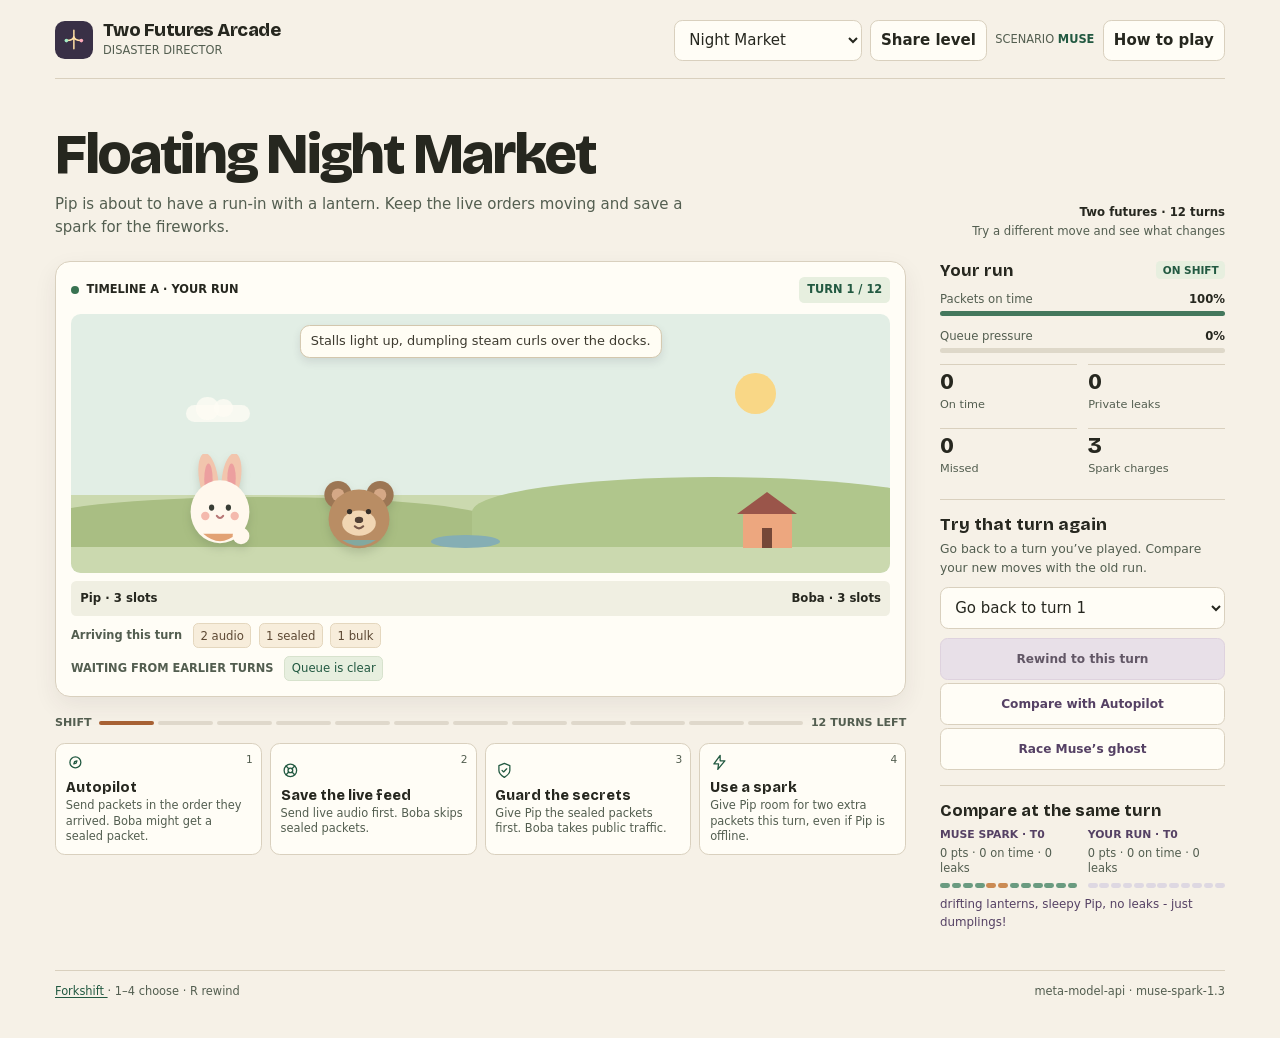
==== commit b9eb1c10: "Give Forkshift a human voice and narrate the walkthrough" ====
--- a/director/index.html
+++ b/director/index.html
@@ -192,22 +192,22 @@
 </style></head>
 <body><div class="wrap">
 <header class="top"><div class="brand"><div class="mark" aria-hidden="true"><svg viewBox="0 0 32 32" fill="none"><path d="M16 2v8c0 6-5 7-11 7m11-7c0 6 5 7 11 7M16 10v19" stroke="currentColor" stroke-width="2.2" stroke-linecap="round"/><circle cx="5" cy="17" r="2.7" fill="#a4edc7"/><circle cx="27" cy="17" r="2.7" fill="#ffacbc"/></svg></div><div><strong>Two Futures Arcade</strong><small>DISASTER DIRECTOR</small></div></div><div class="topright"><div class="level-tools"><select class="level-select" id="levelSelect" aria-label="Choose level"><option value="flagship">Night Market</option><option value="moonlight">Moonlight Meltdown</option></select><button class="sharebtn" id="shareLevel" type="button">Share level</button></div><div class="tag">SCENARIO <b id="scenarioTag">LOADING</b></div><button class="iconbtn" id="help" aria-controls="modal" aria-expanded="false">How to play</button></div></header>
-<div class="level-error" id="levelError" role="status" aria-live="polite"></div><section class="hero"><div><h1 id="title">Disaster Director</h1><p id="brief">Direct the deliveries. Keep Pip and Boba safe.</p></div><div class="seed"><strong id="origin">Two futures · 12 turns</strong>Same storm, different choices</div></section>
-<div id="authorBox" class="author-box"><label>Disaster pitch <input id="authorBrief" maxlength="600" placeholder="Pitch a tiny-town disaster…"></label><button id="authorBtn">Dream up a storm</button></div>
+<div class="level-error" id="levelError" role="status" aria-live="polite"></div><section class="hero"><div><h1 id="title">Disaster Director</h1><p id="brief">Keep the orders moving and the recipes sealed.</p></div><div class="seed"><strong id="origin">Two futures · 12 turns</strong>Try a different move and see what changes</div></section>
+<div id="authorBox" class="author-box"><label>Disaster pitch <input id="authorBrief" maxlength="600" placeholder="Try: the bakery loses power at midnight"></label><button id="authorBtn">Make a level</button></div>
 <section class="help-panel" id="modal" aria-labelledby="help-title" hidden>
-  <div class="help-head"><h2 id="help-title">How to direct a disaster</h2><button class="iconbtn" id="closeHelp">Close help</button></div>
-  <p>Pick a move each turn. Save live audio, keep sealed packets with Pip, and spend your three spark charges when Pip needs them.</p>
-  <p>Rewind to a completed turn to keep your old run as a ghost and change what happens next. Use keys 1–4 to choose a move or R to rewind.</p>
+  <div class="help-head"><h2 id="help-title">How to play</h2><button class="iconbtn" id="closeHelp">Close help</button></div>
+  <p>Pick a move each turn. Boba can help with public orders. Only Pip should see sealed recipes. A spark gives Pip room for two more packets that turn.</p>
+  <p>Rewind to a turn you’ve played. Your old run stays on screen so you can see what one different move changes. Press 1–4 to play or R to rewind.</p>
   <label class="file-label">Import a scenario JSON <input id="file" type="file" accept="application/json,.json"></label>
 </section>
 <div class="stage"><main class="main"><section class="arena"><div class="arenahead"><div class="lane-label"><i class="dot"></i> <span id="laneName">TIMELINE A · YOUR RUN</span></div><div class="now" id="turnLabel">TURN 1 / 12</div></div><div class="sky" id="sky"><div class="sun"></div><div class="cloud"></div><div class="hill"></div><div class="hill two"></div><div class="pond"></div><div class="home"></div><div class="event-bubble" id="event">Waiting for forecast...</div>
 <svg class="character pip" viewBox="0 0 80 95" role="img" aria-label="Pip the rabbit"><ellipse cx="29" cy="23" rx="9" ry="24" fill="#f2c5ad" transform="rotate(-9 29 23)"/><ellipse cx="51" cy="22" rx="9" ry="23" fill="#f2c5ad" transform="rotate(8 51 22)"/><ellipse cx="29" cy="24" rx="4" ry="15" fill="#ec9f9f"/><ellipse cx="51" cy="23" rx="4" ry="14" fill="#ec9f9f"/><ellipse cx="40" cy="55" rx="28" ry="30" fill="#fff8ed"/><ellipse cx="32" cy="51" rx="2.5" ry="3" fill="#383d35"/><ellipse cx="48" cy="51" rx="2.5" ry="3" fill="#383d35"/><path d="M37 59q3 4 6 0" fill="none" stroke="#b87675" stroke-width="2" stroke-linecap="round"/><circle cx="26" cy="59" r="4" fill="#f4b9ad"/><circle cx="54" cy="59" r="4" fill="#f4b9ad"/><path d="M24 76q16 14 32 0" fill="#e2a274"/><circle cx="60" cy="78" r="8" fill="#fff8ed"/></svg>
 <svg class="character boba" viewBox="0 0 80 95" role="img" aria-label="Boba the bear"><circle cx="20" cy="35" r="13" fill="#9c7654"/><circle cx="60" cy="35" r="13" fill="#9c7654"/><circle cx="20" cy="35" r="6" fill="#d5a886"/><circle cx="60" cy="35" r="6" fill="#d5a886"/><ellipse cx="40" cy="58" rx="29" ry="28" fill="#b98d64"/><ellipse cx="40" cy="62" rx="16" ry="12" fill="#f1d6b3"/><circle cx="31" cy="51" r="2.5" fill="#352f29"/><circle cx="49" cy="51" r="2.5" fill="#352f29"/><ellipse cx="40" cy="59" rx="4" ry="3" fill="#514035"/><path d="M36 65q4 4 8 0" fill="none" stroke="#765748" stroke-width="2" stroke-linecap="round"/><path d="M24 78q16 11 32 0" fill="#82a9a0"/></svg>
-<div class="endoverlay" id="end"><div><svg class="outcome-mark" viewBox="0 0 24 24" aria-hidden="true"><path fill="currentColor" d="m12 1 2.6 8.4L23 12l-8.4 2.6L12 23l-2.6-8.4L1 12l8.4-2.6Z"/></svg><h2 id="endTitle">Shift complete!</h2><p id="endText"></p><button id="restart">Run it again</button></div></div></div><div class="worker-slots"><span id="pipSlots"></span><span id="bobaSlots"></span></div><div class="forecast" id="forecast"></div><div class="queue" id="queue"><span class="queue-title">LIVE QUEUE</span><span class="parcel">Loading parcels…</span></div></section>
+<div class="endoverlay" id="end"><div><svg class="outcome-mark" viewBox="0 0 24 24" aria-hidden="true"><path fill="currentColor" d="m12 1 2.6 8.4L23 12l-8.4 2.6L12 23l-2.6-8.4L1 12l8.4-2.6Z"/></svg><h2 id="endTitle">That’s the shift</h2><p id="endText"></p><button id="restart">Run it again</button></div></div></div><div class="worker-slots"><span id="pipSlots"></span><span id="bobaSlots"></span></div><div class="forecast" id="forecast"></div><div class="queue" id="queue"><span class="queue-title">LIVE QUEUE</span><span class="parcel">Loading parcels…</span></div></section>
 <div class="timerow"><span>SHIFT</span><div class="ticks" id="ticks"></div><span id="timeLeft">12 TURNS LEFT</span></div><div class="cards" id="actions"></div></main>
-<aside class="aside"><section class="status"><div class="statushead">Town pulse <span class="livepill" id="statusPill">ON SHIFT</span></div><div class="meter"><div class="meterline"><span>Delivery rhythm</span><b id="deliveryPct">—</b></div><div class="bar"><i id="deliveryBar"></i></div></div><div class="meter"><div class="meterline"><span>Storm pressure</span><b id="stormPct">—</b></div><div class="bar orange"><i id="stormBar"></i></div></div><div class="mini-stats"><div class="stat"><b id="delivered">0</b><span>On time</span></div><div class="stat"><b id="leaks">0</b><span>Private leaks</span></div><div class="stat"><b id="missed">0</b><span>Missed</span></div><div class="stat"><b id="charge">3</b><span>Spark charges</span></div></div></section>
-<section class="rewind"><h3>Try the other future</h3><p>Pick a turn and replay this exact storm. Your previous timeline stays as a ghost.</p><select class="fork-point" id="forkPoint" aria-label="Turn to replay"></select><button class="forkbtn" id="fork">Rewind and fork</button><button class="forkbtn" id="autopilot" >Compare with Autopilot</button><button class="forkbtn" id="museGhost" style="display:none">Race Muse’s ghost</button></section>
-<section class="compare" id="compare"><div class="comphead"><span>Two futures, one storm</span></div><div class="lanes"><div class="lane"><b id="baseLabel">GHOST BASELINE</b><span id="resultA">—</span><div class="route-strip" id="stripA"></div></div><div class="lane"><b id="liveLabel">YOUR RUN</b><span id="resultB">—</span><div class="route-strip" id="stripB"></div></div></div><p id="museCaption" class="level-error"></p></section></aside></div>
+<aside class="aside"><section class="status"><div class="statushead">Your run <span class="livepill" id="statusPill">ON SHIFT</span></div><div class="meter"><div class="meterline"><span>Packets on time</span><b id="deliveryPct">—</b></div><div class="bar"><i id="deliveryBar"></i></div></div><div class="meter"><div class="meterline"><span>Queue pressure</span><b id="stormPct">—</b></div><div class="bar orange"><i id="stormBar"></i></div></div><div class="mini-stats"><div class="stat"><b id="delivered">0</b><span>On time</span></div><div class="stat"><b id="leaks">0</b><span>Private leaks</span></div><div class="stat"><b id="missed">0</b><span>Missed</span></div><div class="stat"><b id="charge">3</b><span>Spark charges</span></div></div></section>
+<section class="rewind"><h3>Try that turn again</h3><p>Go back to a turn you’ve played. Compare your new moves with the old run.</p><select class="fork-point" id="forkPoint" aria-label="Turn to replay"></select><button class="forkbtn" id="fork">Rewind to this turn</button><button class="forkbtn" id="autopilot" >Compare with Autopilot</button><button class="forkbtn" id="museGhost" style="display:none">Race Muse’s ghost</button></section>
+<section class="compare" id="compare"><div class="comphead"><span>Compare at the same turn</span></div><div class="lanes"><div class="lane"><b id="baseLabel">GHOST BASELINE</b><span id="resultA">—</span><div class="route-strip" id="stripA"></div></div><div class="lane"><b id="liveLabel">YOUR RUN</b><span id="resultB">—</span><div class="route-strip" id="stripB"></div></div></div><p id="museCaption" class="level-error"></p></section></aside></div>
 <div class="footer"><span><a href="../">Forkshift </a> · 1–4 choose · R rewind</span><span id="modelMeta" style="overflow-wrap:anywhere">SCENARIO DATA · LOCAL</span></div></div><div class="toast" id="toast" role="status" aria-live="polite"></div>
 <script type="module">
 import {start,step,replay,ACTIONS} from './engine.mjs';
@@ -250,8 +250,11 @@
   const upcoming=level.level.turns[state.tick];
   const turn=Math.min(state.tick+1,ticks);
   const {done,delivered,missed,leaks,charge,queue}=state;
-  $('#title').textContent=level.level.title;
-  $('#brief').textContent=level.level.brief;
+  const nightMarket=level.level.title==='Floating Night Market: Zero-G Lantern Drift';
+  $('#title').textContent=nightMarket?'Floating Night Market':level.level.title;
+  $('#brief').textContent=nightMarket
+    ? 'Pip is about to have a run-in with a lantern. Keep the live orders moving and save a spark for the fireworks.'
+    : level.level.brief;
   $('#scenarioTag').textContent=String(level.origin||'imported').toUpperCase();
   $('#modelMeta').textContent=`${level.metadata?.provider||'Local file'} · ${level.metadata?.model||'Imported tape'}`;
   $('#laneName').textContent=`TIMELINE ${lane} · YOUR RUN`;
@@ -286,11 +289,11 @@
   document.querySelectorAll('.action').forEach(button=>button.onclick=()=>move(button.dataset.action));
   $('#end').classList.toggle('show',done);
   if(done){
-    $('#endTitle').textContent=!missed&&!leaks?'A perfect little shift!':'Shift complete!';
+    $('#endTitle').textContent=!missed&&!leaks?'Every packet made it':'That’s the shift';
     $('#endText').textContent=`${delivered} on time · ${missed} missed · ${leaks} private leaks · ${state.score} points`;
   }
   const point=$('#forkPoint'), previous=Number(point.value);
-  point.innerHTML=Array.from({length:Math.max(1,state.tick)},(_,i)=>`<option value="${i}">Replay from turn ${i+1}</option>`).join('');
+  point.innerHTML=Array.from({length:Math.max(1,state.tick)},(_,i)=>`<option value="${i}">Go back to turn ${i+1}</option>`).join('');
   point.value=String(Math.min(previous,Math.max(0,state.tick-1)));
   $('#fork').disabled=state.tick===0;
   $('#compare').classList.toggle('show',Boolean(ghost));
@@ -330,7 +333,7 @@
 function autopilot(){
   ghost={...replay(level.level,Array(ticks).fill('auto')),autopilot:true};
   render();
-  toast('Autopilot ghost ready. Compare your choices on the same turns.');
+  toast('Autopilot is ready to race.');
 }
 document.addEventListener('keydown',event=>{
   if(event.target?.matches?.('input, textarea, select')||event.target?.closest?.('#modal'))return;
@@ -408,10 +411,10 @@
 };
 const preferred=new URLSearchParams(location.search).get('level');
 syncShare();
-if(['localhost','127.0.0.1'].includes(location.hostname))$('#authorBox').style.display='flex';$('#authorBtn').onclick=async()=>{const brief=$('#authorBrief').value.trim();if(!brief)return toast('Add a one-line disaster pitch first.');$('#authorBtn').disabled=true;$('#authorBtn').textContent='Dreaming…';toast('Your local model is dreaming up a storm. This may take a minute.');try{const r=await fetch('/api/director/author',{method:'POST',headers:{'Content-Type':'application/json'},body:JSON.stringify({brief})});const data=await r.json();if(!r.ok)throw new Error(data.error||'Author request failed.');load(norm(data));bundledLevel=null;setLevelUrl(null);syncShare();refreshMuseGhost();toast('New storm ready!')}catch(e){console.error(e);toast(e.message+' The current tape is still ready to play.')}finally{$('#authorBtn').disabled=false;$('#authorBtn').textContent='Dream up a storm'}};try{
+if(['localhost','127.0.0.1'].includes(location.hostname))$('#authorBox').style.display='flex';$('#authorBtn').onclick=async()=>{const brief=$('#authorBrief').value.trim();if(!brief)return toast('Add a one-line disaster pitch first.');$('#authorBtn').disabled=true;$('#authorBtn').textContent='Making your level…';toast('Llama is writing the level. This may take a minute.');try{const r=await fetch('/api/director/author',{method:'POST',headers:{'Content-Type':'application/json'},body:JSON.stringify({brief})});const data=await r.json();if(!r.ok)throw new Error(data.error||'Author request failed.');load(norm(data));bundledLevel=null;setLevelUrl(null);syncShare();refreshMuseGhost();toast('Your new level is ready.')}catch(e){console.error(e);toast(e.message+' The current tape is still ready to play.')}finally{$('#authorBtn').disabled=false;$('#authorBtn').textContent='Make a level'}};try{
   const response=await fetch('./level.json');
   if(!response.ok)throw new Error('No tape.');
   load(await response.json());bundledLevel='flagship';setLevelUrl('flagship');syncShare();refreshMuseGhost();
   if(preferred==='moonlight')await chooseLevel('moonlight');
-}catch{load(fixture);bundledLevel=null;syncShare();toast('Playing the bundled fixture tape.');}
+}catch{load(fixture);bundledLevel=null;syncShare();toast('The night market couldn’t load. You can play the backup level.');}
 </script></body></html>
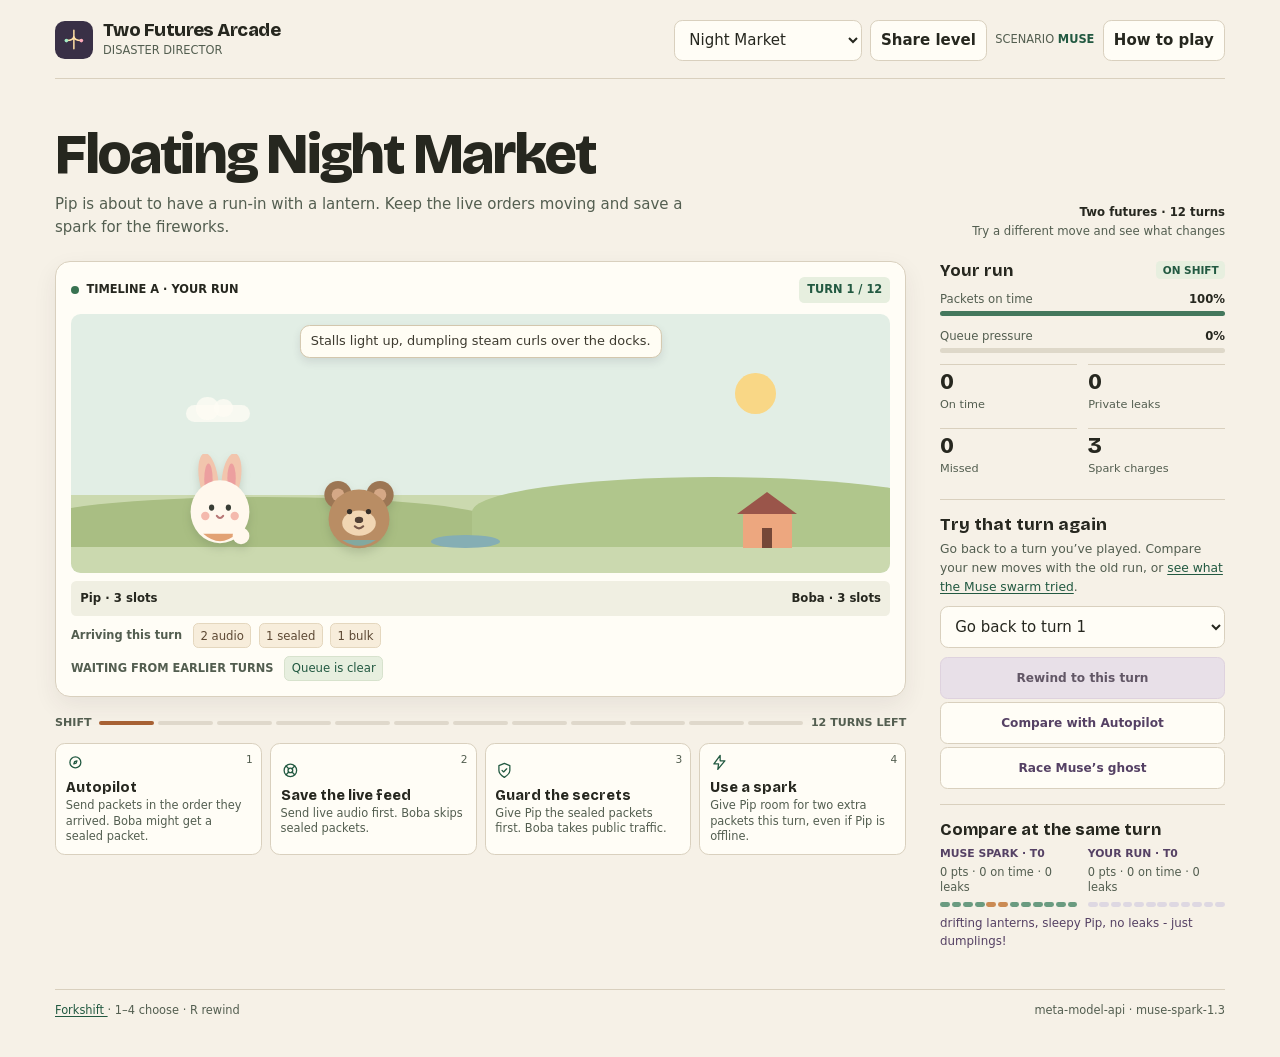
==== commit b0747186: "Run Muse agent swarms and let players take over their forks" ====
--- a/director/index.html
+++ b/director/index.html
@@ -206,7 +206,7 @@
 <div class="endoverlay" id="end"><div><svg class="outcome-mark" viewBox="0 0 24 24" aria-hidden="true"><path fill="currentColor" d="m12 1 2.6 8.4L23 12l-8.4 2.6L12 23l-2.6-8.4L1 12l8.4-2.6Z"/></svg><h2 id="endTitle">That’s the shift</h2><p id="endText"></p><button id="restart">Run it again</button></div></div></div><div class="worker-slots"><span id="pipSlots"></span><span id="bobaSlots"></span></div><div class="forecast" id="forecast"></div><div class="queue" id="queue"><span class="queue-title">LIVE QUEUE</span><span class="parcel">Loading parcels…</span></div></section>
 <div class="timerow"><span>SHIFT</span><div class="ticks" id="ticks"></div><span id="timeLeft">12 TURNS LEFT</span></div><div class="cards" id="actions"></div></main>
 <aside class="aside"><section class="status"><div class="statushead">Your run <span class="livepill" id="statusPill">ON SHIFT</span></div><div class="meter"><div class="meterline"><span>Packets on time</span><b id="deliveryPct">—</b></div><div class="bar"><i id="deliveryBar"></i></div></div><div class="meter"><div class="meterline"><span>Queue pressure</span><b id="stormPct">—</b></div><div class="bar orange"><i id="stormBar"></i></div></div><div class="mini-stats"><div class="stat"><b id="delivered">0</b><span>On time</span></div><div class="stat"><b id="leaks">0</b><span>Private leaks</span></div><div class="stat"><b id="missed">0</b><span>Missed</span></div><div class="stat"><b id="charge">3</b><span>Spark charges</span></div></div></section>
-<section class="rewind"><h3>Try that turn again</h3><p>Go back to a turn you’ve played. Compare your new moves with the old run.</p><select class="fork-point" id="forkPoint" aria-label="Turn to replay"></select><button class="forkbtn" id="fork">Rewind to this turn</button><button class="forkbtn" id="autopilot" >Compare with Autopilot</button><button class="forkbtn" id="museGhost" style="display:none">Race Muse’s ghost</button></section>
+<section class="rewind"><h3>Try that turn again</h3><p>Go back to a turn you’ve played. Compare your new moves with the old run, or <a href="./swarm.html">see what the Muse swarm tried</a>.</p><select class="fork-point" id="forkPoint" aria-label="Turn to replay"></select><button class="forkbtn" id="fork">Rewind to this turn</button><button class="forkbtn" id="autopilot" >Compare with Autopilot</button><button class="forkbtn" id="museGhost" style="display:none">Race Muse’s ghost</button></section>
 <section class="compare" id="compare"><div class="comphead"><span>Compare at the same turn</span></div><div class="lanes"><div class="lane"><b id="baseLabel">GHOST BASELINE</b><span id="resultA">—</span><div class="route-strip" id="stripA"></div></div><div class="lane"><b id="liveLabel">YOUR RUN</b><span id="resultB">—</span><div class="route-strip" id="stripB"></div></div></div><p id="museCaption" class="level-error"></p></section></aside></div>
 <div class="footer"><span><a href="../">Forkshift </a> · 1–4 choose · R rewind</span><span id="modelMeta" style="overflow-wrap:anywhere">SCENARIO DATA · LOCAL</span></div></div><div class="toast" id="toast" role="status" aria-live="polite"></div>
 <script type="module">
@@ -297,12 +297,12 @@
   point.value=String(Math.min(previous,Math.max(0,state.tick-1)));
   $('#fork').disabled=state.tick===0;
   $('#compare').classList.toggle('show',Boolean(ghost));
-  $('#museCaption').classList.toggle('show',Boolean(ghost?.museSpark));
-  $('#museCaption').textContent=ghost?.museSpark?museTape.caption:'';
+  $('#museCaption').classList.toggle('show',Boolean(ghost?.museSpark||ghost?.swarmLabel));
+  $('#museCaption').textContent=ghost?.swarmLabel?ghost.swarmAnalysis:ghost?.museSpark?museTape.caption:'';
 
   if(ghost){
     const compared=Math.min(ghost.tick,state.tick);
-    $('#baseLabel').textContent=ghost.museSpark?`MUSE SPARK · T${compared}`:ghost.autopilot?`AUTOPILOT · T${compared}`:`GHOST · T${compared}`;
+    $('#baseLabel').textContent=`${ghost.swarmLabel || (ghost.museSpark?'MUSE SPARK':ghost.autopilot?'AUTOPILOT':'GHOST')} · T${compared}`;
     $('#liveLabel').textContent=`YOUR RUN · T${compared}`;
     $('#resultA').textContent=through(ghost.history,compared);
     $('#resultB').textContent=through(state.history,compared);
@@ -387,6 +387,7 @@
 function setLevelUrl(key){
   const url=new URL(location.href);
   if(key==='moonlight')url.searchParams.set('level','moonlight');else url.searchParams.delete('level');
+  for(const param of ['swarm','agent','turn'])url.searchParams.delete(param);
   history.replaceState(null,'',url);
 }
 async function chooseLevel(key){
@@ -409,12 +410,49 @@
   try{await navigator.clipboard.writeText(url.href);toast('Level link copied!');}
   catch{window.prompt('Copy this level link:',url.href);}
 };
-const preferred=new URLSearchParams(location.search).get('level');
+const launchUrl=new URL(location.href);
+const launch=launchUrl.searchParams;
+const preferred=launch.get('swarm')==='moonlight'?'moonlight':launch.get('level');
+async function loadSwarmGhost(){
+  const dataset=launch.get('swarm');
+  const tapeFile=dataset==='night'?'level.json':dataset==='moonlight'?'moonlight.json':null;
+  const filename=dataset==='night'?'swarm-evidence.json':'swarm-moonlight.json';
+  if(!tapeFile)return;
+  const initialState=state;
+  const initialLevel=level;
+  try{
+    const responses=await Promise.all([fetch(`./${filename}`),fetch(`./${tapeFile}`)]);
+    if(responses.some(response=>!response.ok))throw new Error('Recording unavailable.');
+    const [evidence,tapeBytes]=await Promise.all([responses[0].json(),responses[1].arrayBuffer()]);
+    if(initialState!==state||initialLevel!==level)return;
+    const hash=[...new Uint8Array(await crypto.subtle.digest('SHA-256',tapeBytes))]
+      .map(byte=>byte.toString(16).padStart(2,'0')).join('');
+    if(initialState!==state||initialLevel!==level)return;
+    const recordedLevel=JSON.parse(new TextDecoder().decode(tapeBytes)).level;
+    const index=launch.get('agent'),turn=launch.get('turn');
+    const run=evidence.runs[Number(index)];
+    if(evidence.tapeSha256!==hash||evidence.levelId!==tapeFile||
+       JSON.stringify(recordedLevel)!==JSON.stringify(level.level)||
+       !/^\d+$/.test(index)||!/^\d+$/.test(turn)||Number(turn)>=ticks||
+       run?.status!=='complete'||typeof run.label!=='string'||typeof run.analysis!=='string'||
+       !Array.isArray(run.actions)||run.actions.length!==ticks||
+       run.actions.some(id=>!Object.hasOwn(ACTIONS,id))||run.actions.filter(id=>id==='boost').length>3){
+      throw new Error('Recording does not match this level.');
+    }
+    ghost={...replay(level.level,run.actions),swarmLabel:run.label,swarmAnalysis:run.analysis};
+    state=replay(level.level,run.actions.slice(0,Number(turn)));
+    lane='B';
+    history.replaceState(null,'',launchUrl);
+    render();
+    toast(`You’re up against ${run.label} from turn ${state.tick+1}.`);
+  }catch{showLevelError('That Muse route couldn’t load. You can still play this level.');}
+}
 syncShare();
 if(['localhost','127.0.0.1'].includes(location.hostname))$('#authorBox').style.display='flex';$('#authorBtn').onclick=async()=>{const brief=$('#authorBrief').value.trim();if(!brief)return toast('Add a one-line disaster pitch first.');$('#authorBtn').disabled=true;$('#authorBtn').textContent='Making your level…';toast('Llama is writing the level. This may take a minute.');try{const r=await fetch('/api/director/author',{method:'POST',headers:{'Content-Type':'application/json'},body:JSON.stringify({brief})});const data=await r.json();if(!r.ok)throw new Error(data.error||'Author request failed.');load(norm(data));bundledLevel=null;setLevelUrl(null);syncShare();refreshMuseGhost();toast('Your new level is ready.')}catch(e){console.error(e);toast(e.message+' The current tape is still ready to play.')}finally{$('#authorBtn').disabled=false;$('#authorBtn').textContent='Make a level'}};try{
   const response=await fetch('./level.json');
   if(!response.ok)throw new Error('No tape.');
   load(await response.json());bundledLevel='flagship';setLevelUrl('flagship');syncShare();refreshMuseGhost();
   if(preferred==='moonlight')await chooseLevel('moonlight');
+  await loadSwarmGhost();
 }catch{load(fixture);bundledLevel=null;syncShare();toast('The night market couldn’t load. You can play the backup level.');}
 </script></body></html>
